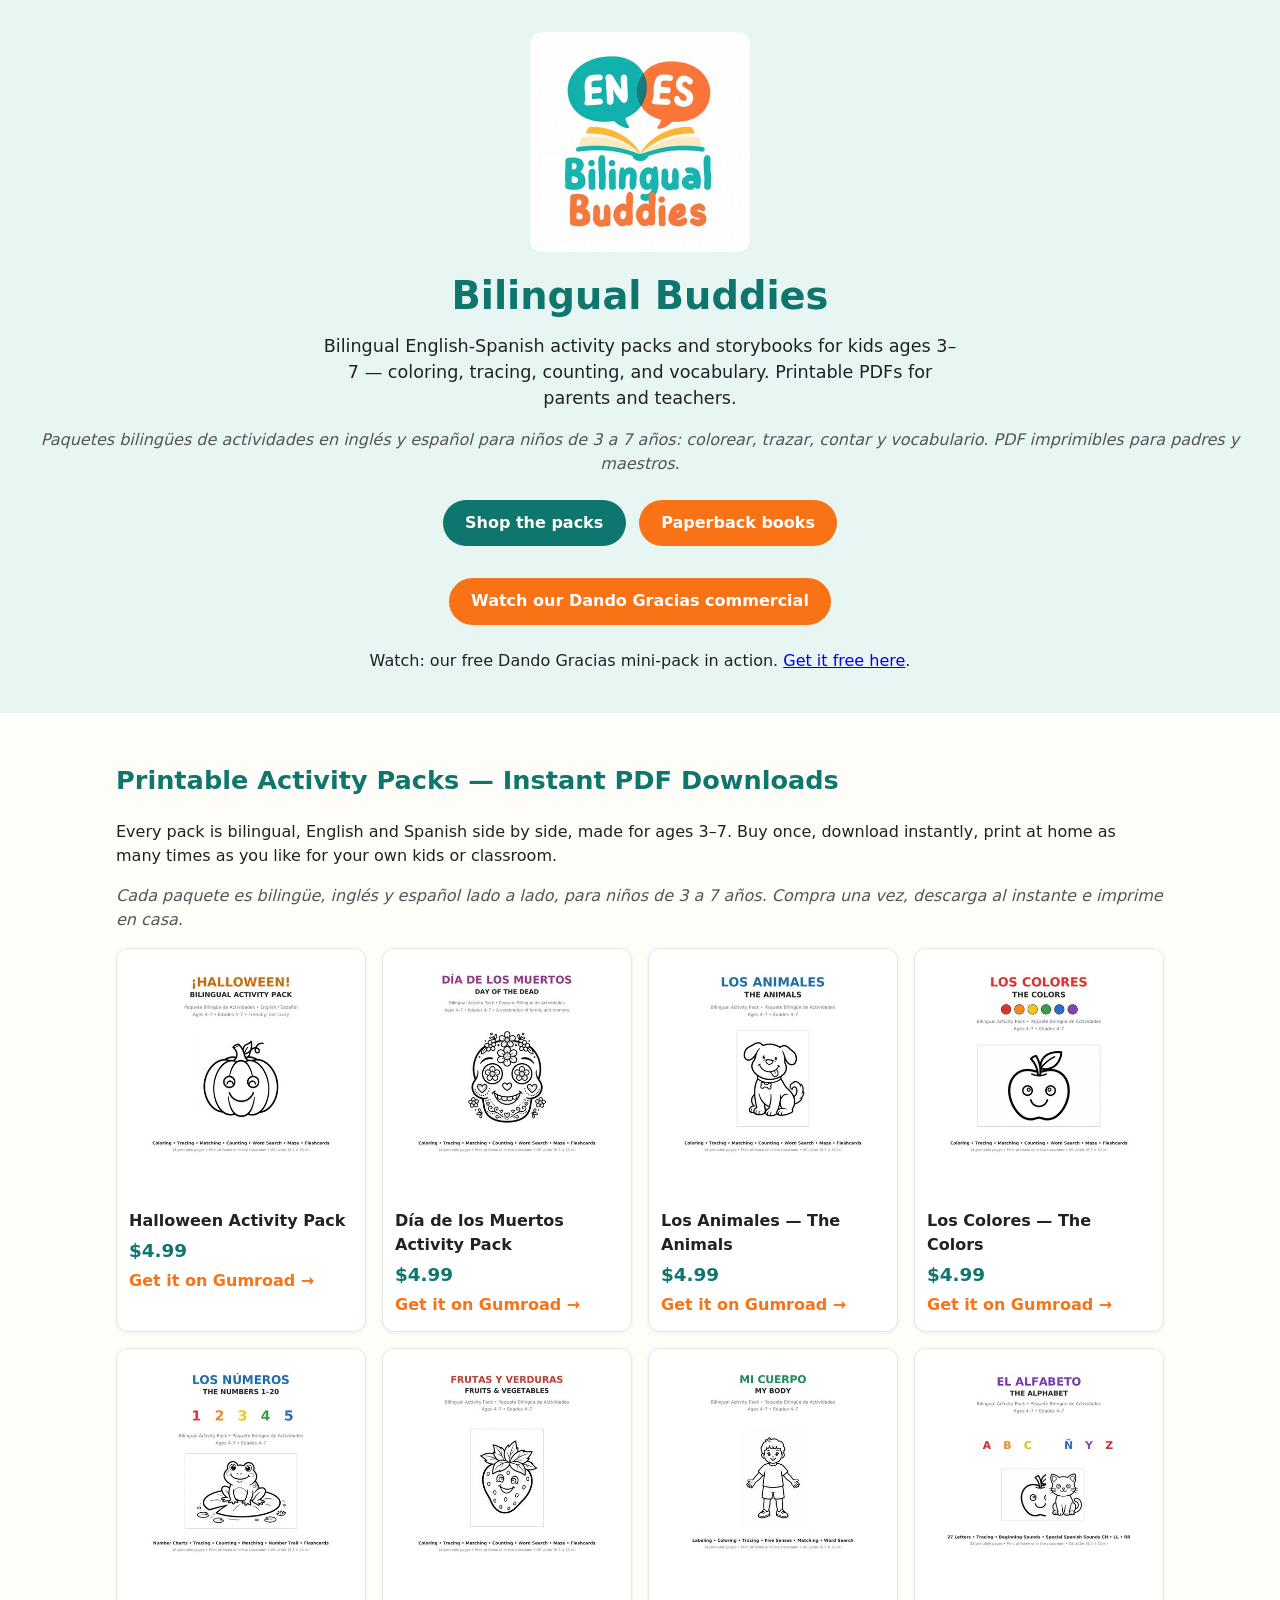
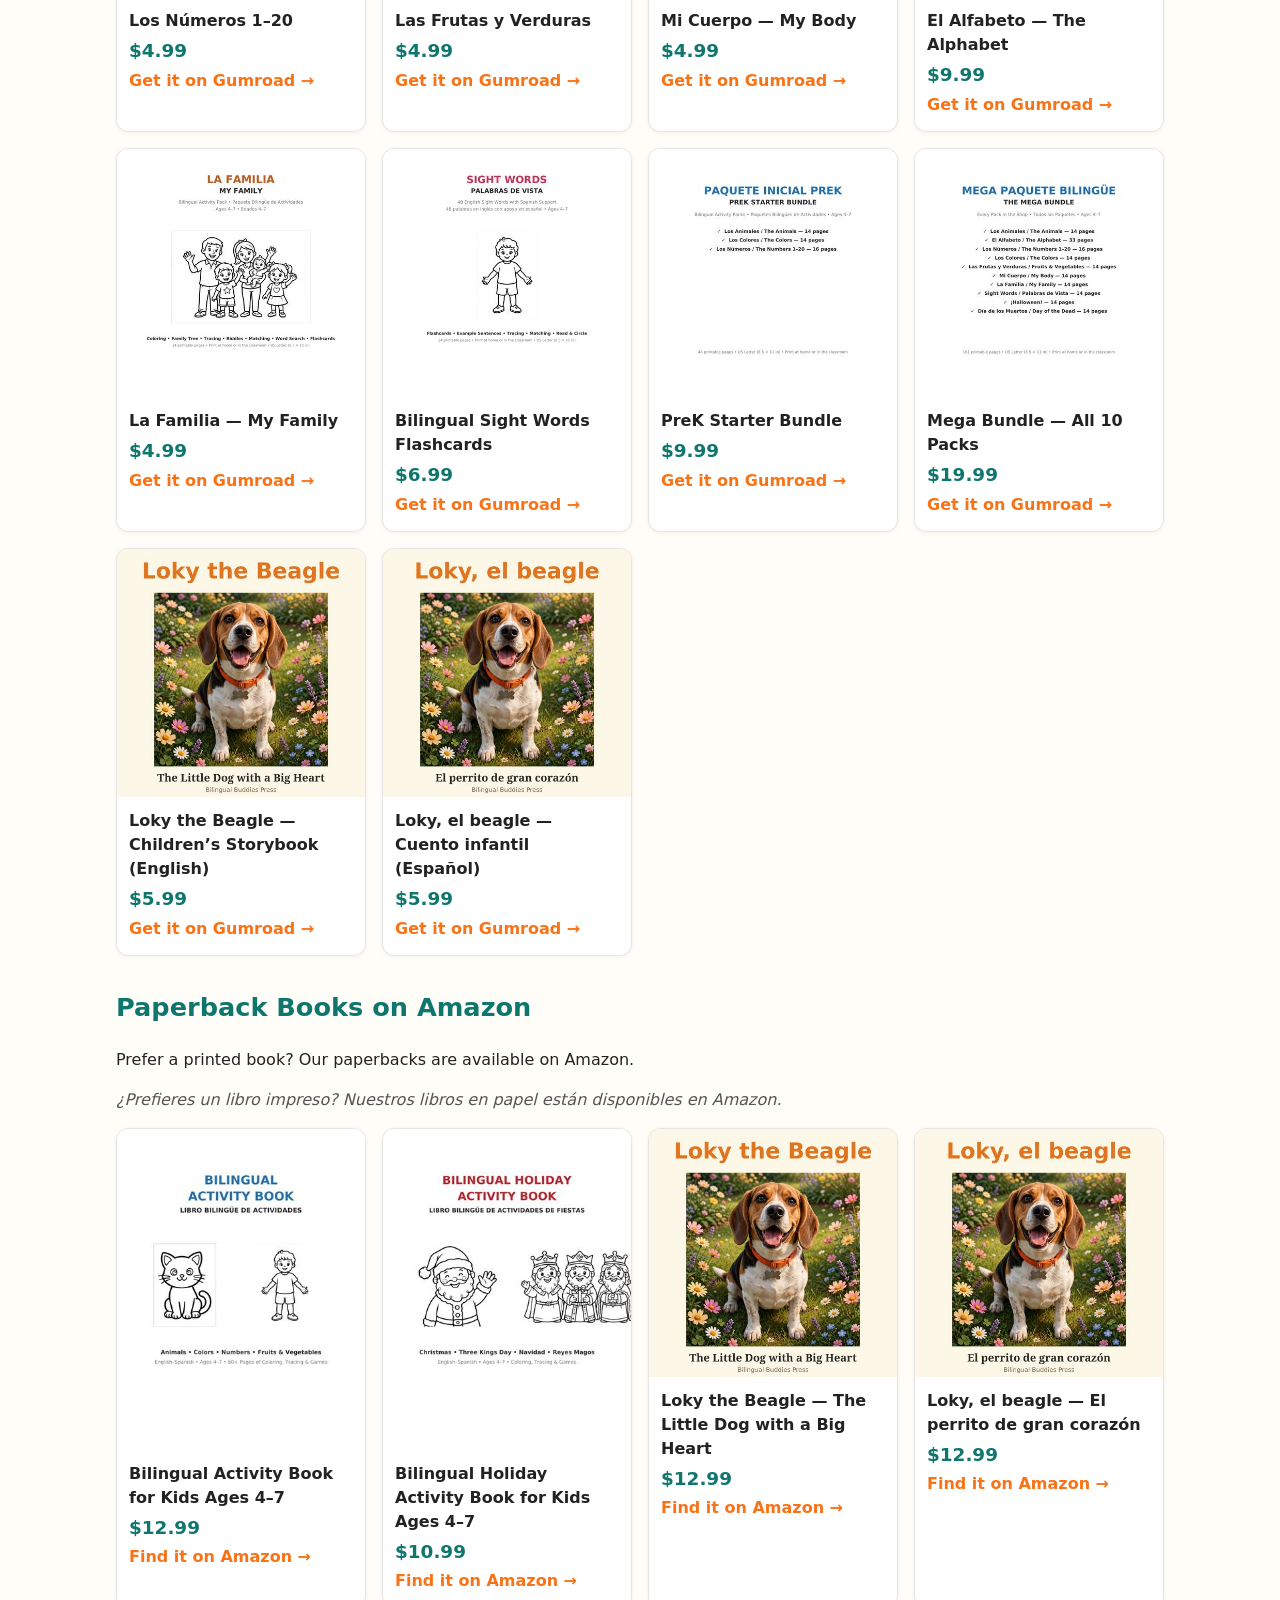
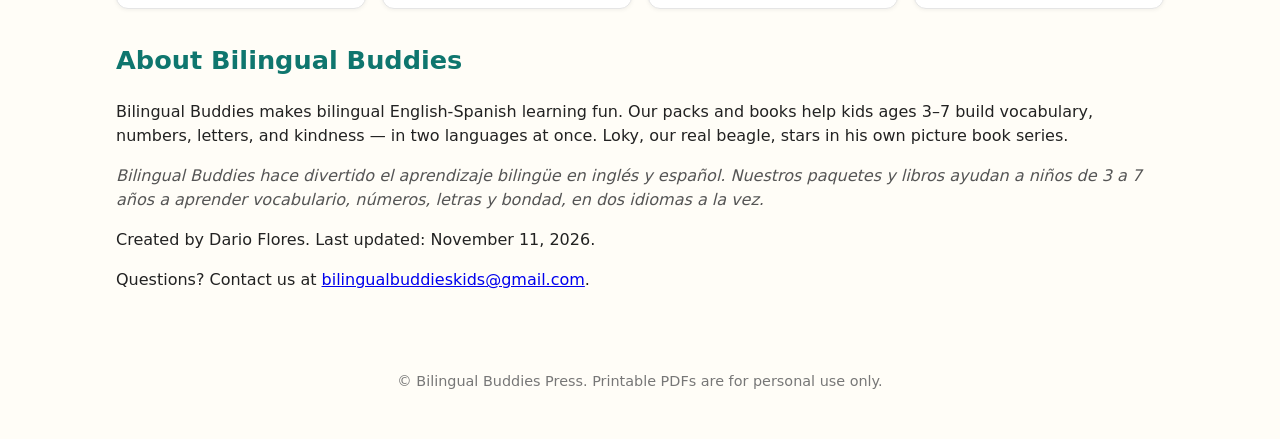
==== index.html @ c746a81e "Register the service worker" ====
<!DOCTYPE html>
<html lang="en">
<head>
<meta charset="utf-8">
<meta name="viewport" content="width=device-width, initial-scale=1">
<title>Bilingual Buddies — Bilingual English-Spanish Activity Packs &amp; Storybooks for Kids</title>
<meta name="description" content="Bilingual Buddies: printable bilingual English-Spanish activity packs, coloring, tracing, counting and vocabulary worksheets for kids ages 3-7, plus the Loky the Beagle picture books. Instant PDF downloads on Gumroad and paperbacks on Amazon.">
<link rel="stylesheet" href="styles.css">
<link rel="canonical" href="https://ndflores190.github.io/bilingualbuddies/">
  <meta property="og:title" content="Bilingual Buddies — Bilingual English-Spanish Activity Packs & Storybooks for Kids">
  <meta property="og:description" content="Bilingual Buddies: printable bilingual English-Spanish activity packs, coloring, tracing, counting and vocabulary worksheets for kids ages 3-7, plus the Loky the Beagle picture books. Instant PDF downloads on Gumroad and paperbacks on Amazon.">
  <meta property="og:type" content="website">
  <meta property="og:url" content="https://ndflores190.github.io/bilingualbuddies/">
  <meta property="og:image" content="https://ndflores190.github.io/bilingualbuddies/logo.jpg">
  <meta name="twitter:card" content="summary_large_image">
  <link rel="icon" type="image/png" href="favicon.png">
  <link rel="apple-touch-icon" href="favicon.png">
  <link rel="manifest" href="manifest.json">
  <script type="application/ld+json">
  {
      "@context": "https://schema.org",
      "@type": "Organization",
      "name": "Bilingual Buddies",
      "url": "https://ndflores190.github.io/bilingualbuddies/",
    "logo": "https://ndflores190.github.io/bilingualbuddies/logo.jpg",
      "email": "bilingualbuddieskids@gmail.com",
      "description": "Printable bilingual English-Spanish activity packs, coloring, tracing, counting and vocabulary worksheets for kids ages 3-7, plus the Loky the Beagle picture books. Instant PDF downloads on Gumroad and paperbacks on Amazon."
    }
  </script>
</head>
  <body>
<header class="hero">
  <img class="logo" src="[data-uri]" alt="Bilingual Buddies logo" width="440" height="440">
  <h1>Bilingual Buddies</h1>
  <p class="tagline">Bilingual English-Spanish activity packs and storybooks for kids ages 3–7 — coloring, tracing, counting, and vocabulary. Printable PDFs for parents and teachers.</p>
  <p class="tagline-es">Paquetes bilingües de actividades en inglés y español para niños de 3 a 7 años: colorear, trazar, contar y vocabulario. PDF imprimibles para padres y maestros.</p>
  <p><a class="button" href="#packs">Shop the packs</a> <a class="button secondary" href="#books">Paperback books</a></p>
  <p><a class="button secondary" href="https://facebook.com/reel/1532070568973437/">Watch our Dando Gracias commercial</a></p>
  <p>Watch: our free Dando Gracias mini-pack in action. <a href="https://bilingualbuddies.gumroad.com/l/dando-gracias-free-mini-pack">Get it free here</a>.</p>
</header>

<main>
  <section id="packs">
    <h2>Printable Activity Packs — Instant PDF Downloads</h2>
    <p>Every pack is bilingual, English and Spanish side by side, made for ages 3–7. Buy once, download instantly, print at home as many times as you like for your own kids or classroom.</p>
    <p class="es">Cada paquete es bilingüe, inglés y español lado a lado, para niños de 3 a 7 años. Compra una vez, descarga al instante e imprime en casa.</p>
    <div class="grid">
      <article class="card">
        <a href="https://bilingualbuddies.gumroad.com/l/bilingual-halloween-activity-pack">
          <img src="[data-uri]" alt="Halloween Activity Pack" loading="lazy" width="480" height="480">
          <h3>Halloween Activity Pack</h3>
          <p class="price">$4.99</p>
          <p class="cta">Get it on Gumroad &rarr;</p>
        </a>
      </article>
      <article class="card">
        <a href="https://bilingualbuddies.gumroad.com/l/day-of-the-dead-bilingual-activity-pack">
          <img src="[data-uri]" alt="Día de los Muertos Activity Pack" loading="lazy" width="480" height="480">
          <h3>Día de los Muertos Activity Pack</h3>
          <p class="price">$4.99</p>
          <p class="cta">Get it on Gumroad &rarr;</p>
        </a>
      </article>
      <article class="card">
        <a href="https://bilingualbuddies.gumroad.com/l/los-animales-bilingual-activity-pack">
          <img src="[data-uri]" alt="Los Animales — The Animals" loading="lazy" width="480" height="480">
          <h3>Los Animales — The Animals</h3>
          <p class="price">$4.99</p>
          <p class="cta">Get it on Gumroad &rarr;</p>
        </a>
      </article>
      <article class="card">
        <a href="https://bilingualbuddies.gumroad.com/l/los-colores-bilingual-activity-pack">
          <img src="[data-uri]" alt="Los Colores — The Colors" loading="lazy" width="480" height="480">
          <h3>Los Colores — The Colors</h3>
          <p class="price">$4.99</p>
          <p class="cta">Get it on Gumroad &rarr;</p>
        </a>
      </article>
      <article class="card">
        <a href="https://bilingualbuddies.gumroad.com/l/los-numeros-bilingual-worksheets">
          <img src="[data-uri]" alt="Los Números 1–20" loading="lazy" width="480" height="480">
          <h3>Los Números 1–20</h3>
          <p class="price">$4.99</p>
          <p class="cta">Get it on Gumroad &rarr;</p>
        </a>
      </article>
      <article class="card">
        <a href="https://bilingualbuddies.gumroad.com/l/las-frutas-y-verduras-bilingual-pack">
          <img src="[data-uri]" alt="Las Frutas y Verduras" loading="lazy" width="480" height="480">
          <h3>Las Frutas y Verduras</h3>
          <p class="price">$4.99</p>
          <p class="cta">Get it on Gumroad &rarr;</p>
        </a>
      </article>
      <article class="card">
        <a href="https://bilingualbuddies.gumroad.com/l/mi-cuerpo-bilingual-worksheets">
          <img src="[data-uri]" alt="Mi Cuerpo — My Body" loading="lazy" width="480" height="480">
          <h3>Mi Cuerpo — My Body</h3>
          <p class="price">$4.99</p>
          <p class="cta">Get it on Gumroad &rarr;</p>
        </a>
      </article>
      <article class="card">
        <a href="https://bilingualbuddies.gumroad.com/l/el-alfabeto-bilingual-alphabet-pack">
          <img src="[data-uri]" alt="El Alfabeto — The Alphabet" loading="lazy" width="480" height="480">
          <h3>El Alfabeto — The Alphabet</h3>
          <p class="price">$9.99</p>
          <p class="cta">Get it on Gumroad &rarr;</p>
        </a>
      </article>
      <article class="card">
        <a href="https://bilingualbuddies.gumroad.com/l/la-familia-bilingual-worksheets">
          <img src="[data-uri]" alt="La Familia — My Family" loading="lazy" width="480" height="480">
          <h3>La Familia — My Family</h3>
          <p class="price">$4.99</p>
          <p class="cta">Get it on Gumroad &rarr;</p>
        </a>
      </article>
      <article class="card">
        <a href="https://bilingualbuddies.gumroad.com/l/bilingual-sight-words-flashcards">
          <img src="[data-uri]" alt="Bilingual Sight Words Flashcards" loading="lazy" width="480" height="480">
          <h3>Bilingual Sight Words Flashcards</h3>
          <p class="price">$6.99</p>
          <p class="cta">Get it on Gumroad &rarr;</p>
        </a>
      </article>
      <article class="card">
        <a href="https://bilingualbuddies.gumroad.com/l/bilingual-prek-starter-bundle">
          <img src="[data-uri]" alt="PreK Starter Bundle" loading="lazy" width="480" height="480">
          <h3>PreK Starter Bundle</h3>
          <p class="price">$9.99</p>
          <p class="cta">Get it on Gumroad &rarr;</p>
        </a>
      </article>
      <article class="card">
        <a href="https://bilingualbuddies.gumroad.com/l/bilingual-worksheets-mega-bundle">
          <img src="[data-uri]" alt="Mega Bundle — All 10 Packs" loading="lazy" width="480" height="480">
          <h3>Mega Bundle — All 10 Packs</h3>
          <p class="price">$19.99</p>
          <p class="cta">Get it on Gumroad &rarr;</p>
        </a>
      </article>
      <article class="card">
        <a href="https://bilingualbuddies.gumroad.com/l/loky-the-beagle-storybook-english">
          <img src="[data-uri]" alt="Loky the Beagle — Children’s Storybook (English)" loading="lazy" width="480" height="480">
          <h3>Loky the Beagle — Children’s Storybook (English)</h3>
          <p class="price">$5.99</p>
          <p class="cta">Get it on Gumroad &rarr;</p>
        </a>
      </article>
      <article class="card">
        <a href="https://bilingualbuddies.gumroad.com/l/loky-el-beagle-cuento-espanol">
          <img src="[data-uri]" alt="Loky, el beagle — Cuento infantil (Español)" loading="lazy" width="480" height="480">
          <h3>Loky, el beagle — Cuento infantil (Español)</h3>
          <p class="price">$5.99</p>
          <p class="cta">Get it on Gumroad &rarr;</p>
        </a>
      </article>
    </div>
  </section>

  <section id="books">
    <h2>Paperback Books on Amazon</h2>
    <p>Prefer a printed book? Our paperbacks are available on Amazon.</p>
    <p class="es">¿Prefieres un libro impreso? Nuestros libros en papel están disponibles en Amazon.</p>
    <div class="grid">
      <article class="card">
        <a href="https://www.amazon.com/s?k=Bilingual%20Activity%20Book%20for%20Kids%20Ages%204%E2%80%937">
          <img src="[data-uri]" alt="Bilingual Activity Book for Kids Ages 4-7 cover" loading="lazy" width="480" height="480">
          <h3>Bilingual Activity Book for Kids Ages 4–7</h3>
          <p class="price">$12.99</p>
          <p class="cta">Find it on Amazon &rarr;</p>
        </a>
      </article>
      <article class="card">
        <a href="https://www.amazon.com/s?k=Bilingual%20Holiday%20Activity%20Book%20for%20Kids%20Ages%204%E2%80%937">
          <img src="[data-uri]" alt="Bilingual Holiday Activity Book for Kids Ages 4-7 cover" loading="lazy" width="480" height="480">
          <h3>Bilingual Holiday Activity Book for Kids Ages 4–7</h3>
          <p class="price">$10.99</p>
          <p class="cta">Find it on Amazon &rarr;</p>
        </a>
      </article>
      <article class="card">
        <a href="https://www.amazon.com/s?k=Loky%20the%20Beagle">
        <img src="[data-uri]" alt="Loky the Beagle cover" loading="lazy" width="480" height="480">
        <h3>Loky the Beagle — The Little Dog with a Big Heart</h3>
        <p class="price">$12.99</p>
        <p class="cta">Find it on Amazon &rarr;</p>
        </a>
      </article>
      <article class="card">
        <a href="https://www.amazon.com/s?k=Loky%2C%20el%20beagle">
          <img src="[data-uri]" alt="Loky, el beagle cover" loading="lazy" width="480" height="480">
          <h3>Loky, el beagle — El perrito de gran corazón</h3>
          <p class="price">$12.99</p>
          <p class="cta">Find it on Amazon &rarr;</p>
        </a>
      </article>
    </div>
  </section>

  <section id="about">
    <h2>About Bilingual Buddies</h2>
    <p>Bilingual Buddies makes bilingual English-Spanish learning fun. Our packs and books help kids ages 3–7 build vocabulary, numbers, letters, and kindness — in two languages at once. Loky, our real beagle, stars in his own picture book series.</p>
    <p class="es">Bilingual Buddies hace divertido el aprendizaje bilingüe en inglés y español. Nuestros paquetes y libros ayudan a niños de 3 a 7 años a aprender vocabulario, números, letras y bondad, en dos idiomas a la vez.</p>
    <p>Created by Dario Flores. Last updated: November 11, 2026.</p>
    <p>Questions? Contact us at <a href="mailto:bilingualbuddieskids@gmail.com">bilingualbuddieskids@gmail.com</a>.</p>
  </section>
</main>

<footer>
  <p>&copy; Bilingual Buddies Press. Printable PDFs are for personal use only.</p>
</footer>
<script>
  if ('serviceWorker' in navigator) {
    navigator.serviceWorker.register('sw.js');
  }
</script>
  </body>
</html>
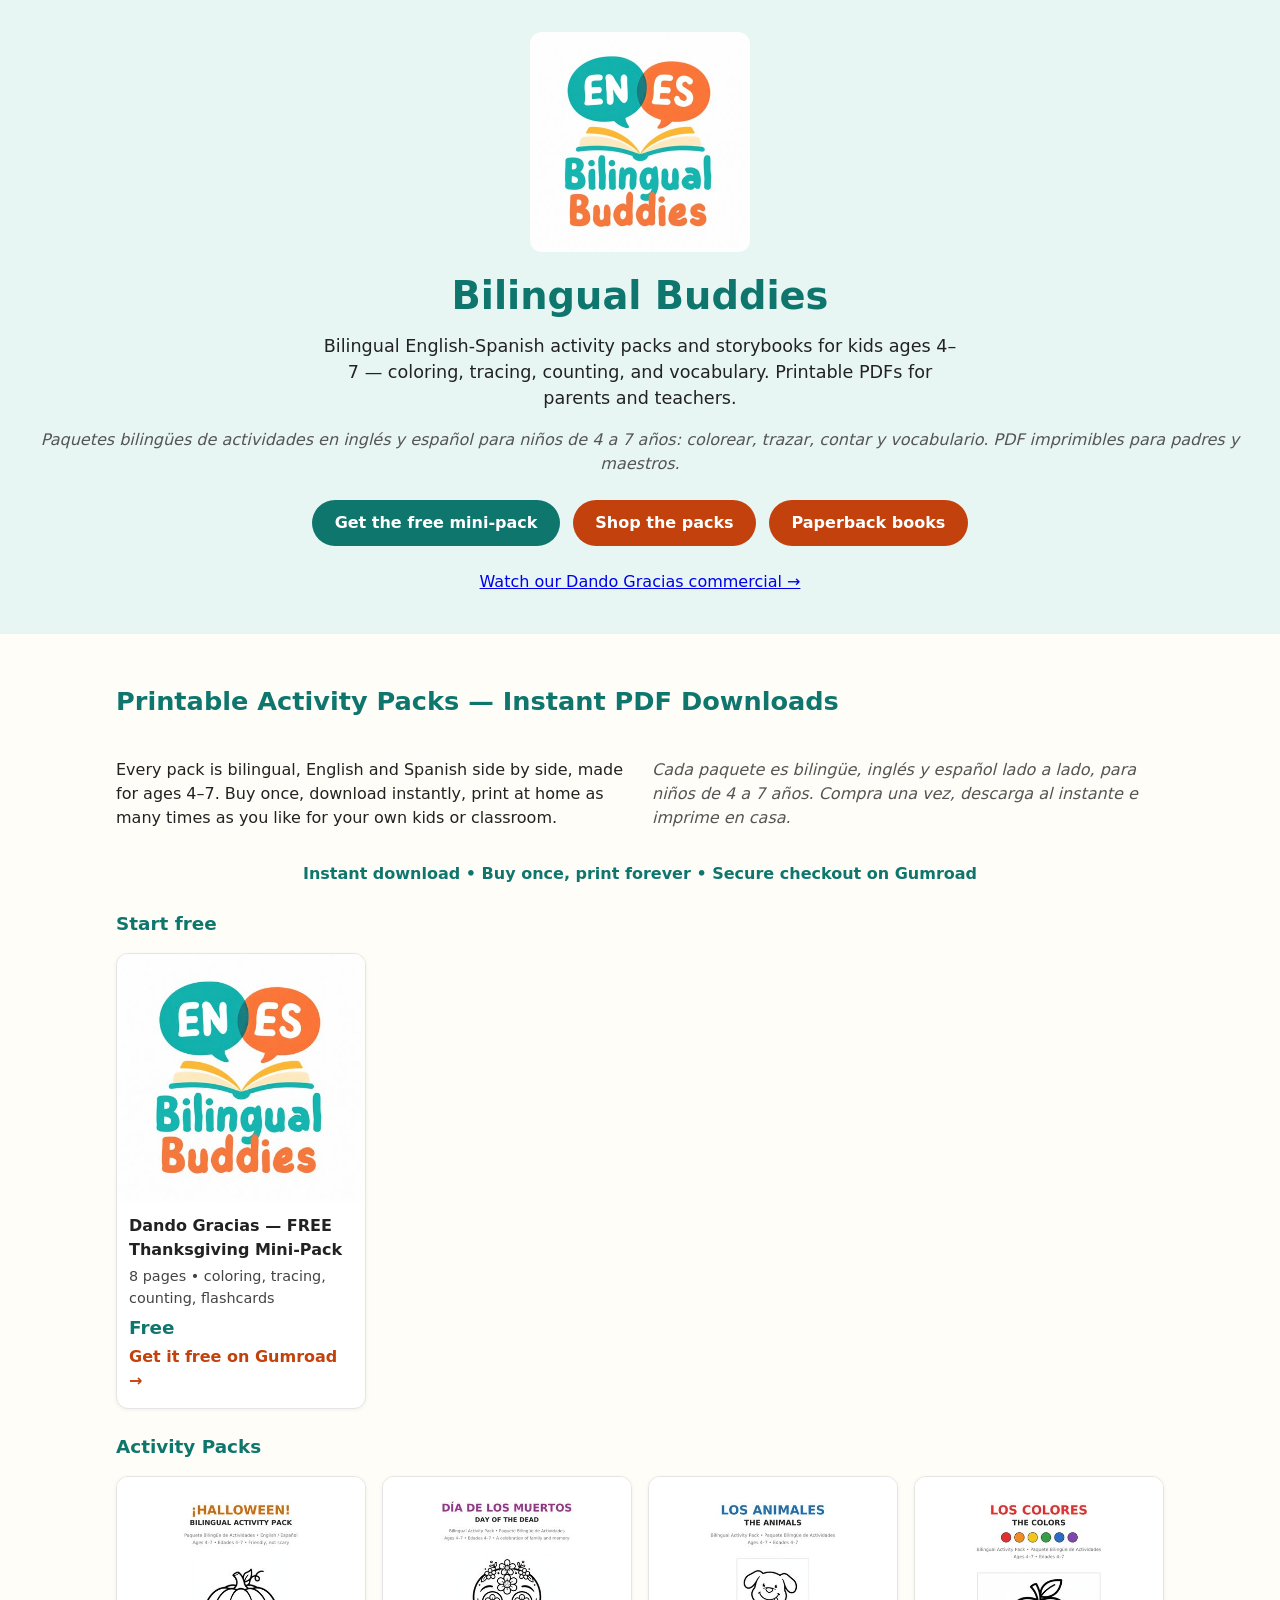
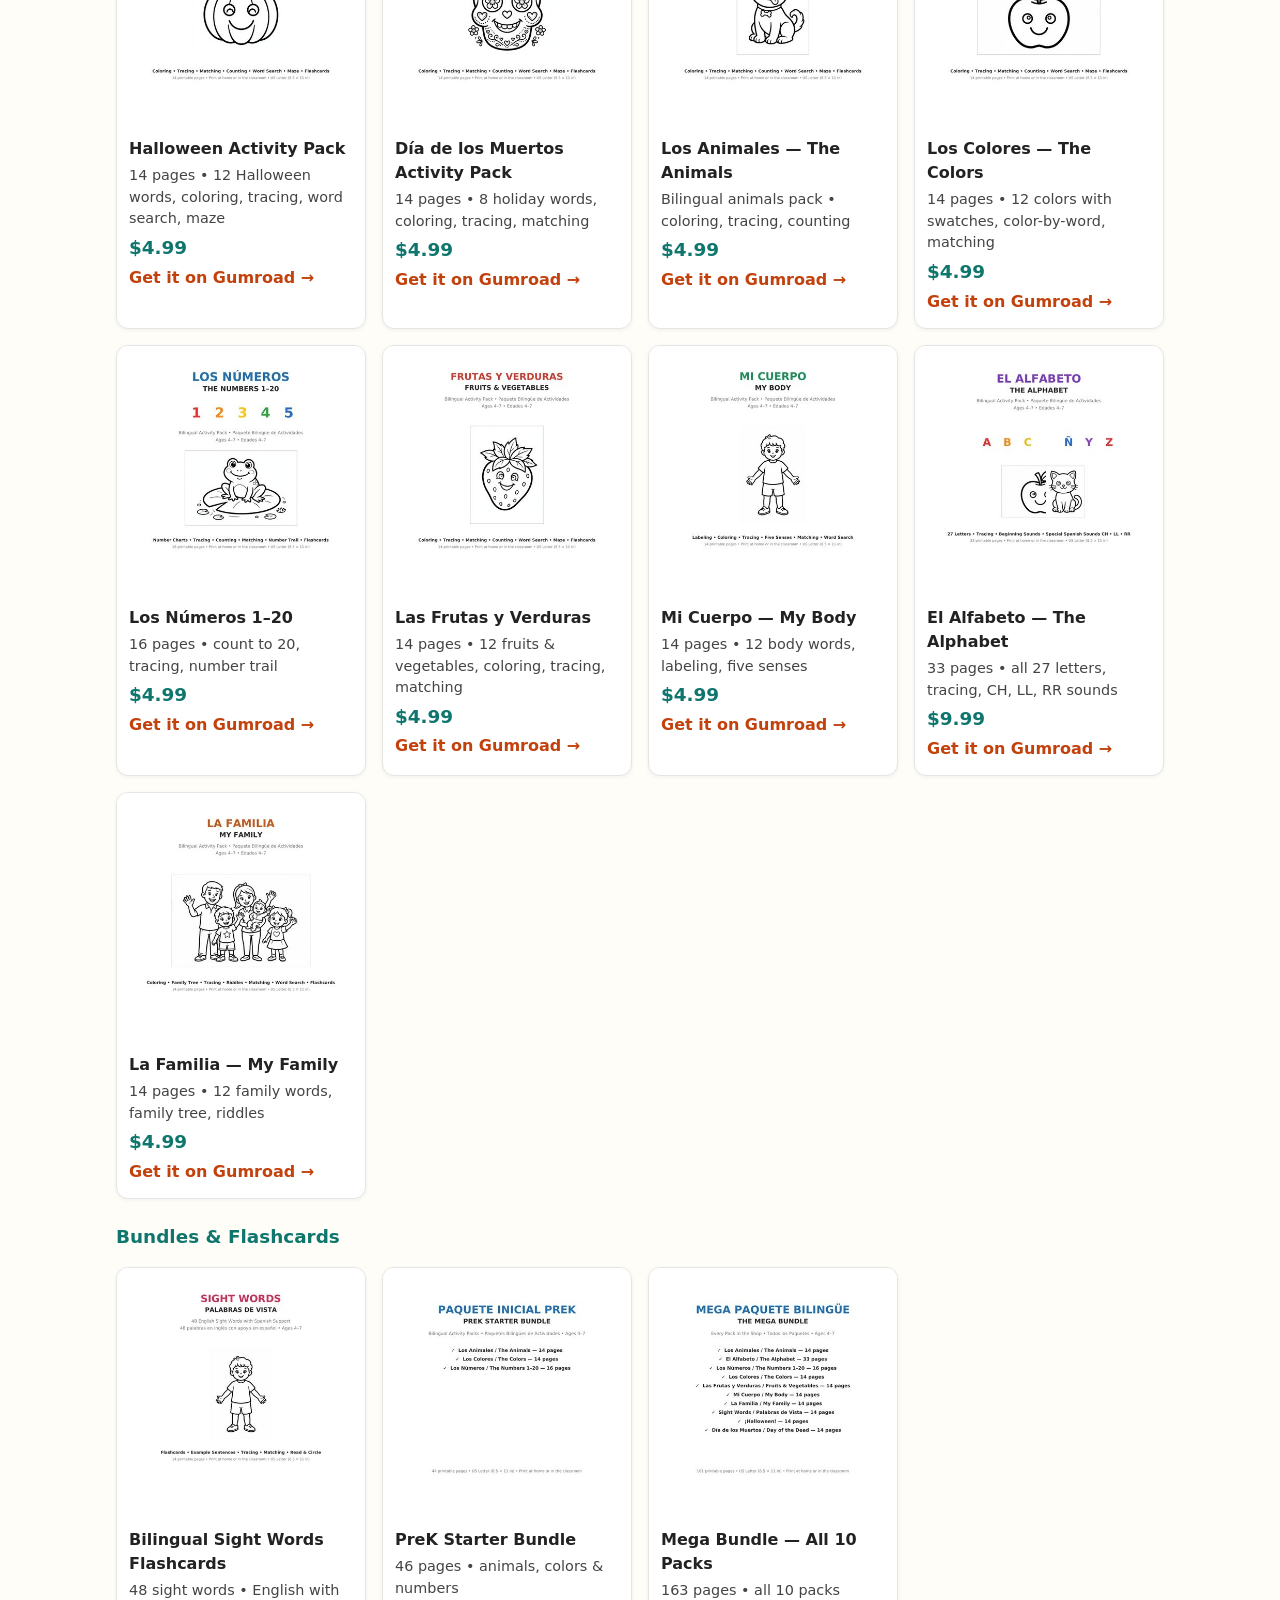
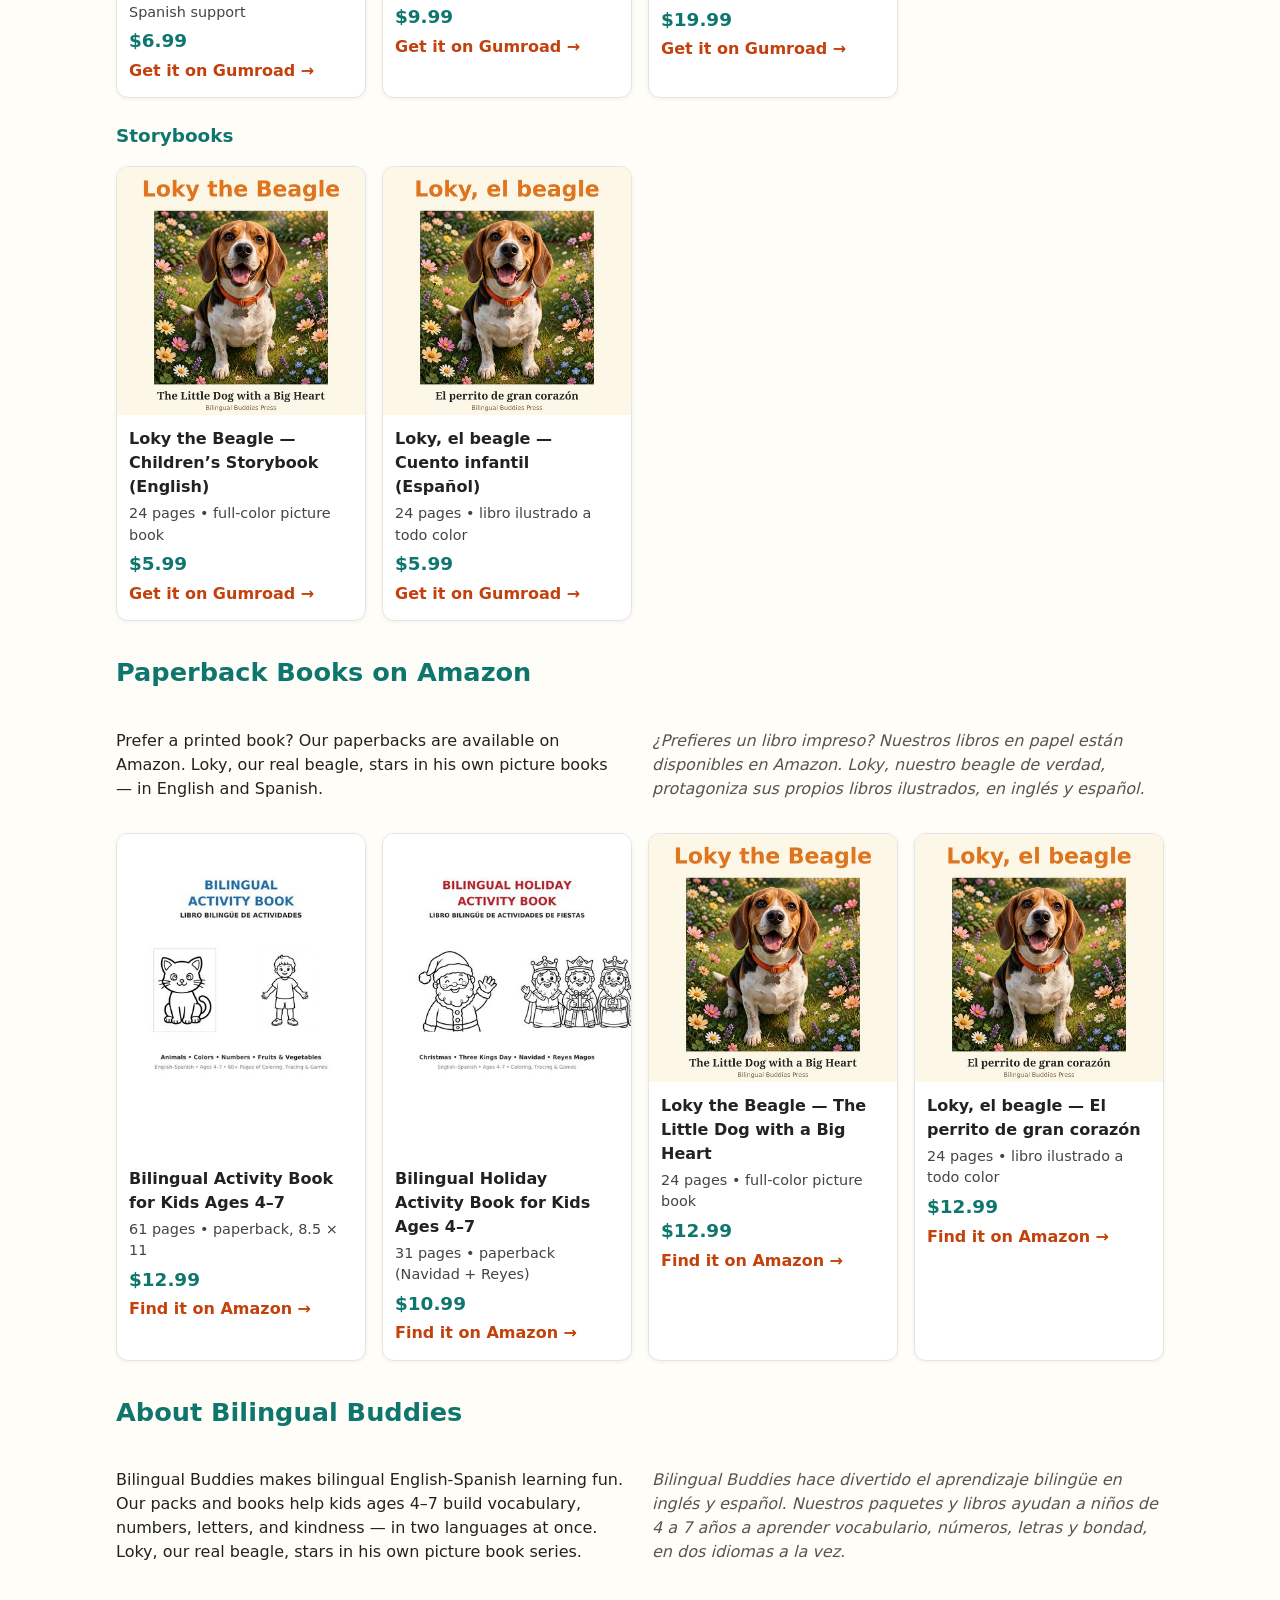
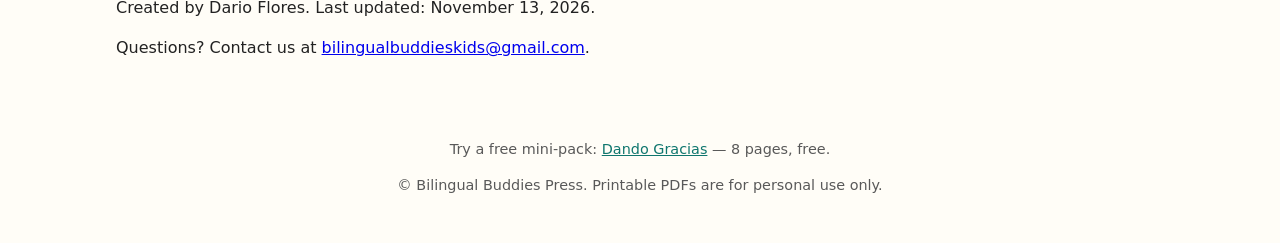
==== commit 1594685d: "Landing page cleanup: free-pack hero, card details, contrast fixes, ages 4-7" ====
--- a/index.html
+++ b/index.html
@@ -4,14 +4,17 @@
 <meta charset="utf-8">
 <meta name="viewport" content="width=device-width, initial-scale=1">
 <title>Bilingual Buddies — Bilingual English-Spanish Activity Packs &amp; Storybooks for Kids</title>
-<meta name="description" content="Bilingual Buddies: printable bilingual English-Spanish activity packs, coloring, tracing, counting and vocabulary worksheets for kids ages 3-7, plus the Loky the Beagle picture books. Instant PDF downloads on Gumroad and paperbacks on Amazon.">
+<meta name="description" content="Bilingual Buddies: printable bilingual English-Spanish activity packs, coloring, tracing, counting and vocabulary worksheets for kids ages 4-7, plus the Loky the Beagle picture books. Instant PDF downloads on Gumroad and paperbacks on Amazon.">
 <link rel="stylesheet" href="styles.css">
 <link rel="canonical" href="https://ndflores190.github.io/bilingualbuddies/">
   <meta property="og:title" content="Bilingual Buddies — Bilingual English-Spanish Activity Packs & Storybooks for Kids">
-  <meta property="og:description" content="Bilingual Buddies: printable bilingual English-Spanish activity packs, coloring, tracing, counting and vocabulary worksheets for kids ages 3-7, plus the Loky the Beagle picture books. Instant PDF downloads on Gumroad and paperbacks on Amazon.">
+  <meta property="og:description" content="Bilingual Buddies: printable bilingual English-Spanish activity packs, coloring, tracing, counting and vocabulary worksheets for kids ages 4-7, plus the Loky the Beagle picture books. Instant PDF downloads on Gumroad and paperbacks on Amazon.">
   <meta property="og:type" content="website">
   <meta property="og:url" content="https://ndflores190.github.io/bilingualbuddies/">
-  <meta property="og:image" content="https://ndflores190.github.io/bilingualbuddies/logo.jpg">
+  <meta property="og:image" content="https://ndflores190.github.io/bilingualbuddies/og-image.jpg">
+  <meta property="og:image:width" content="1200">
+  <meta property="og:image:height" content="630">
+  <meta name="twitter:image" content="https://ndflores190.github.io/bilingualbuddies/og-image.jpg">
   <meta name="twitter:card" content="summary_large_image">
   <link rel="icon" type="image/png" href="favicon.png">
   <link rel="apple-touch-icon" href="favicon.png">
@@ -24,7 +27,7 @@
       "url": "https://ndflores190.github.io/bilingualbuddies/",
     "logo": "https://ndflores190.github.io/bilingualbuddies/logo.jpg",
       "email": "bilingualbuddieskids@gmail.com",
-      "description": "Printable bilingual English-Spanish activity packs, coloring, tracing, counting and vocabulary worksheets for kids ages 3-7, plus the Loky the Beagle picture books. Instant PDF downloads on Gumroad and paperbacks on Amazon."
+      "description": "Printable bilingual English-Spanish activity packs, coloring, tracing, counting and vocabulary worksheets for kids ages 4-7, plus the Loky the Beagle picture books. Instant PDF downloads on Gumroad and paperbacks on Amazon."
     }
   </script>
 </head>
@@ -32,127 +35,162 @@
 <header class="hero">
   <img class="logo" src="[data-uri]" alt="Bilingual Buddies logo" width="440" height="440">
   <h1>Bilingual Buddies</h1>
-  <p class="tagline">Bilingual English-Spanish activity packs and storybooks for kids ages 3–7 — coloring, tracing, counting, and vocabulary. Printable PDFs for parents and teachers.</p>
-  <p class="tagline-es">Paquetes bilingües de actividades en inglés y español para niños de 3 a 7 años: colorear, trazar, contar y vocabulario. PDF imprimibles para padres y maestros.</p>
-  <p><a class="button" href="#packs">Shop the packs</a> <a class="button secondary" href="#books">Paperback books</a></p>
-  <p><a class="button secondary" href="https://facebook.com/reel/1532070568973437/">Watch our Dando Gracias commercial</a></p>
-  <p>Watch: our free Dando Gracias mini-pack in action. <a href="https://bilingualbuddies.gumroad.com/l/dando-gracias-free-mini-pack">Get it free here</a>.</p>
+  <p class="tagline">Bilingual English-Spanish activity packs and storybooks for kids ages 4–7 — coloring, tracing, counting, and vocabulary. Printable PDFs for parents and teachers.</p>
+  <p class="tagline-es">Paquetes bilingües de actividades en inglés y español para niños de 4 a 7 años: colorear, trazar, contar y vocabulario. PDF imprimibles para padres y maestros.</p>
+  <p><a class="button" href="https://bilingualbuddies.gumroad.com/l/dando-gracias-free-mini-pack" target="_blank" rel="noopener">Get the free mini-pack</a> <a class="button secondary" href="#packs">Shop the packs</a> <a class="button secondary" href="#books">Paperback books</a></p>
+  <p><a href="https://facebook.com/reel/1532070568973437/" target="_blank" rel="noopener">Watch our Dando Gracias commercial &rarr;</a></p>
 </header>
 
 <main>
   <section id="packs">
     <h2>Printable Activity Packs — Instant PDF Downloads</h2>
-    <p>Every pack is bilingual, English and Spanish side by side, made for ages 3–7. Buy once, download instantly, print at home as many times as you like for your own kids or classroom.</p>
-    <p class="es">Cada paquete es bilingüe, inglés y español lado a lado, para niños de 3 a 7 años. Compra una vez, descarga al instante e imprime en casa.</p>
-    <div class="grid">
-      <article class="card">
-        <a href="https://bilingualbuddies.gumroad.com/l/bilingual-halloween-activity-pack">
+    <div class="bilingual">
+    <p>Every pack is bilingual, English and Spanish side by side, made for ages 4–7. Buy once, download instantly, print at home as many times as you like for your own kids or classroom.</p>
+    <p class="es">Cada paquete es bilingüe, inglés y español lado a lado, para niños de 4 a 7 años. Compra una vez, descarga al instante e imprime en casa.</p>
+    </div>
+    <p class="trust">Instant download • Buy once, print forever • Secure checkout on Gumroad</p>
+    <h3 class="grid-subhead">Start free</h3>
+    <div class="grid">
+      <article class="card">
+        <a href="https://bilingualbuddies.gumroad.com/l/dando-gracias-free-mini-pack" target="_blank" rel="noopener">
+          <img src="logo.jpg" alt="Dando Gracias — FREE Thanksgiving Mini-Pack" loading="lazy" width="440" height="440">
+          <h3>Dando Gracias — FREE Thanksgiving Mini-Pack</h3>
+          <p class="detail">8 pages • coloring, tracing, counting, flashcards</p>
+          <p class="price">Free</p>
+          <p class="cta">Get it free on Gumroad &rarr;</p>
+        </a>
+      </article>
+    </div>
+    <h3 class="grid-subhead">Activity Packs</h3>
+    <div class="grid">
+      <article class="card">
+        <a href="https://bilingualbuddies.gumroad.com/l/bilingual-halloween-activity-pack" target="_blank" rel="noopener">
           <img src="[data-uri]" alt="Halloween Activity Pack" loading="lazy" width="480" height="480">
           <h3>Halloween Activity Pack</h3>
-          <p class="price">$4.99</p>
-          <p class="cta">Get it on Gumroad &rarr;</p>
-        </a>
-      </article>
-      <article class="card">
-        <a href="https://bilingualbuddies.gumroad.com/l/day-of-the-dead-bilingual-activity-pack">
+          <p class="detail">14 pages • 12 Halloween words, coloring, tracing, word search, maze</p>
+          <p class="price">$4.99</p>
+          <p class="cta">Get it on Gumroad &rarr;</p>
+        </a>
+      </article>
+      <article class="card">
+        <a href="https://bilingualbuddies.gumroad.com/l/day-of-the-dead-bilingual-activity-pack" target="_blank" rel="noopener">
           <img src="[data-uri]" alt="Día de los Muertos Activity Pack" loading="lazy" width="480" height="480">
           <h3>Día de los Muertos Activity Pack</h3>
-          <p class="price">$4.99</p>
-          <p class="cta">Get it on Gumroad &rarr;</p>
-        </a>
-      </article>
-      <article class="card">
-        <a href="https://bilingualbuddies.gumroad.com/l/los-animales-bilingual-activity-pack">
+          <p class="detail">14 pages • 8 holiday words, coloring, tracing, matching</p>
+          <p class="price">$4.99</p>
+          <p class="cta">Get it on Gumroad &rarr;</p>
+        </a>
+      </article>
+      <article class="card">
+        <a href="https://bilingualbuddies.gumroad.com/l/los-animales-bilingual-activity-pack" target="_blank" rel="noopener">
           <img src="[data-uri]" alt="Los Animales — The Animals" loading="lazy" width="480" height="480">
           <h3>Los Animales — The Animals</h3>
-          <p class="price">$4.99</p>
-          <p class="cta">Get it on Gumroad &rarr;</p>
-        </a>
-      </article>
-      <article class="card">
-        <a href="https://bilingualbuddies.gumroad.com/l/los-colores-bilingual-activity-pack">
+          <p class="detail">Bilingual animals pack • coloring, tracing, counting</p>
+          <p class="price">$4.99</p>
+          <p class="cta">Get it on Gumroad &rarr;</p>
+        </a>
+      </article>
+      <article class="card">
+        <a href="https://bilingualbuddies.gumroad.com/l/los-colores-bilingual-activity-pack" target="_blank" rel="noopener">
           <img src="[data-uri]" alt="Los Colores — The Colors" loading="lazy" width="480" height="480">
           <h3>Los Colores — The Colors</h3>
-          <p class="price">$4.99</p>
-          <p class="cta">Get it on Gumroad &rarr;</p>
-        </a>
-      </article>
-      <article class="card">
-        <a href="https://bilingualbuddies.gumroad.com/l/los-numeros-bilingual-worksheets">
+          <p class="detail">14 pages • 12 colors with swatches, color-by-word, matching</p>
+          <p class="price">$4.99</p>
+          <p class="cta">Get it on Gumroad &rarr;</p>
+        </a>
+      </article>
+      <article class="card">
+        <a href="https://bilingualbuddies.gumroad.com/l/los-numeros-bilingual-worksheets" target="_blank" rel="noopener">
           <img src="[data-uri]" alt="Los Números 1–20" loading="lazy" width="480" height="480">
           <h3>Los Números 1–20</h3>
-          <p class="price">$4.99</p>
-          <p class="cta">Get it on Gumroad &rarr;</p>
-        </a>
-      </article>
-      <article class="card">
-        <a href="https://bilingualbuddies.gumroad.com/l/las-frutas-y-verduras-bilingual-pack">
+          <p class="detail">16 pages • count to 20, tracing, number trail</p>
+          <p class="price">$4.99</p>
+          <p class="cta">Get it on Gumroad &rarr;</p>
+        </a>
+      </article>
+      <article class="card">
+        <a href="https://bilingualbuddies.gumroad.com/l/las-frutas-y-verduras-bilingual-pack" target="_blank" rel="noopener">
           <img src="[data-uri]" alt="Las Frutas y Verduras" loading="lazy" width="480" height="480">
           <h3>Las Frutas y Verduras</h3>
-          <p class="price">$4.99</p>
-          <p class="cta">Get it on Gumroad &rarr;</p>
-        </a>
-      </article>
-      <article class="card">
-        <a href="https://bilingualbuddies.gumroad.com/l/mi-cuerpo-bilingual-worksheets">
+          <p class="detail">14 pages • 12 fruits & vegetables, coloring, tracing, matching</p>
+          <p class="price">$4.99</p>
+          <p class="cta">Get it on Gumroad &rarr;</p>
+        </a>
+      </article>
+      <article class="card">
+        <a href="https://bilingualbuddies.gumroad.com/l/mi-cuerpo-bilingual-worksheets" target="_blank" rel="noopener">
           <img src="[data-uri]" alt="Mi Cuerpo — My Body" loading="lazy" width="480" height="480">
           <h3>Mi Cuerpo — My Body</h3>
-          <p class="price">$4.99</p>
-          <p class="cta">Get it on Gumroad &rarr;</p>
-        </a>
-      </article>
-      <article class="card">
-        <a href="https://bilingualbuddies.gumroad.com/l/el-alfabeto-bilingual-alphabet-pack">
+          <p class="detail">14 pages • 12 body words, labeling, five senses</p>
+          <p class="price">$4.99</p>
+          <p class="cta">Get it on Gumroad &rarr;</p>
+        </a>
+      </article>
+      <article class="card">
+        <a href="https://bilingualbuddies.gumroad.com/l/el-alfabeto-bilingual-alphabet-pack" target="_blank" rel="noopener">
           <img src="[data-uri]" alt="El Alfabeto — The Alphabet" loading="lazy" width="480" height="480">
           <h3>El Alfabeto — The Alphabet</h3>
+          <p class="detail">33 pages • all 27 letters, tracing, CH, LL, RR sounds</p>
           <p class="price">$9.99</p>
           <p class="cta">Get it on Gumroad &rarr;</p>
         </a>
       </article>
       <article class="card">
-        <a href="https://bilingualbuddies.gumroad.com/l/la-familia-bilingual-worksheets">
+        <a href="https://bilingualbuddies.gumroad.com/l/la-familia-bilingual-worksheets" target="_blank" rel="noopener">
           <img src="[data-uri]" alt="La Familia — My Family" loading="lazy" width="480" height="480">
           <h3>La Familia — My Family</h3>
-          <p class="price">$4.99</p>
-          <p class="cta">Get it on Gumroad &rarr;</p>
-        </a>
-      </article>
-      <article class="card">
-        <a href="https://bilingualbuddies.gumroad.com/l/bilingual-sight-words-flashcards">
+          <p class="detail">14 pages • 12 family words, family tree, riddles</p>
+          <p class="price">$4.99</p>
+          <p class="cta">Get it on Gumroad &rarr;</p>
+        </a>
+      </article>
+    </div>
+    <h3 class="grid-subhead">Bundles & Flashcards</h3>
+    <div class="grid">
+      <article class="card">
+        <a href="https://bilingualbuddies.gumroad.com/l/bilingual-sight-words-flashcards" target="_blank" rel="noopener">
           <img src="[data-uri]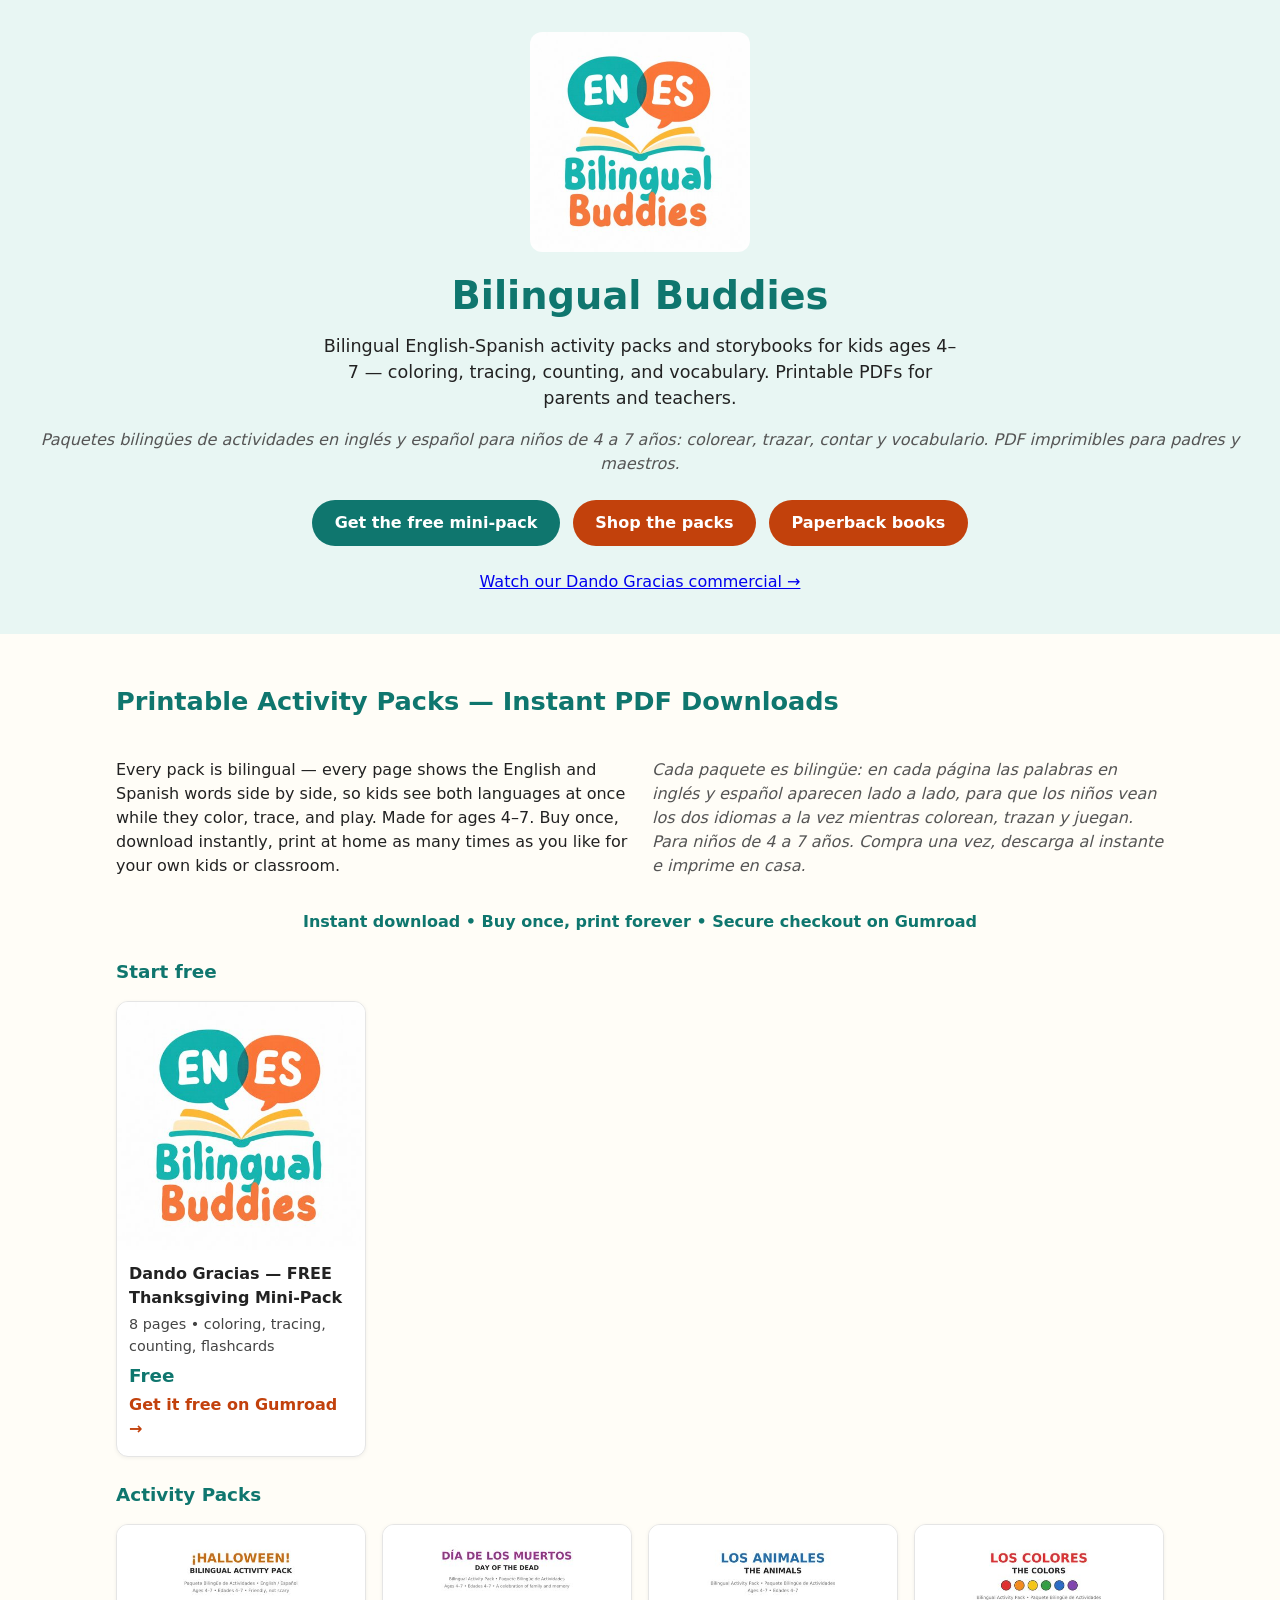
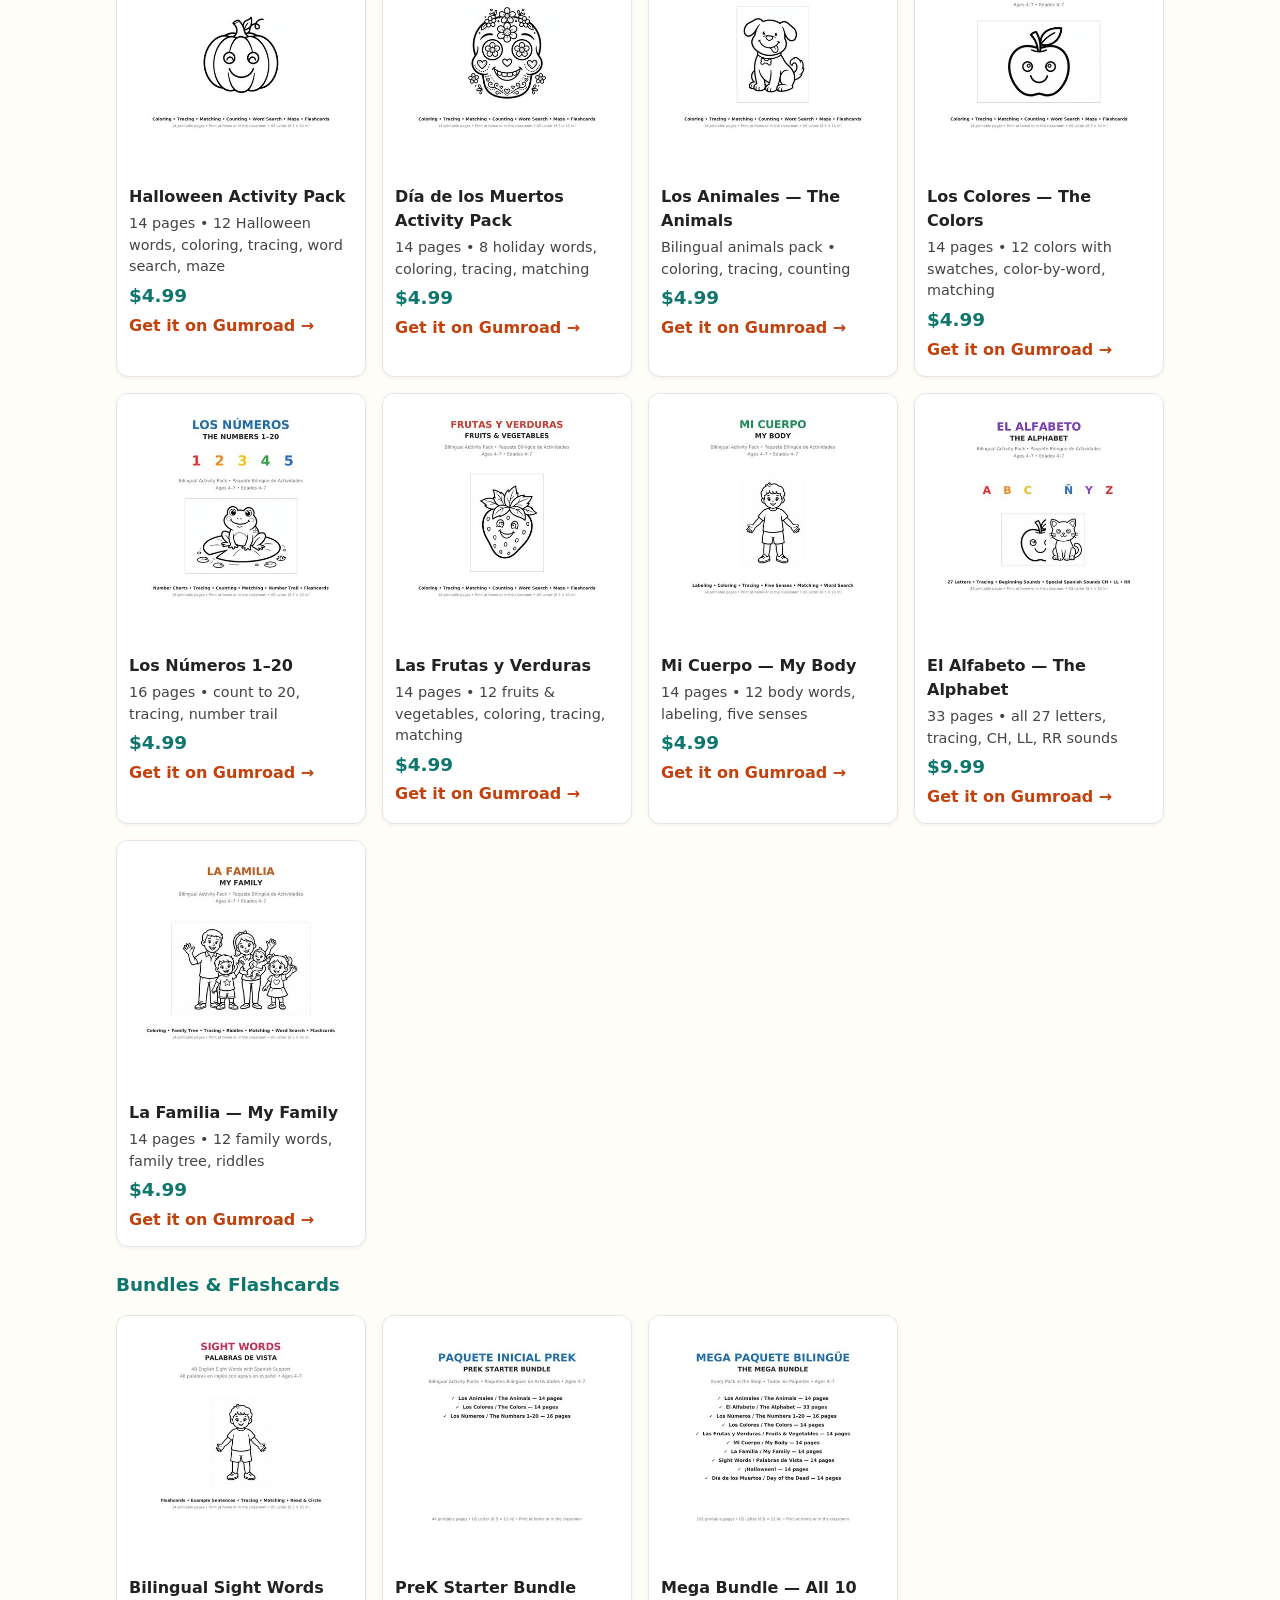
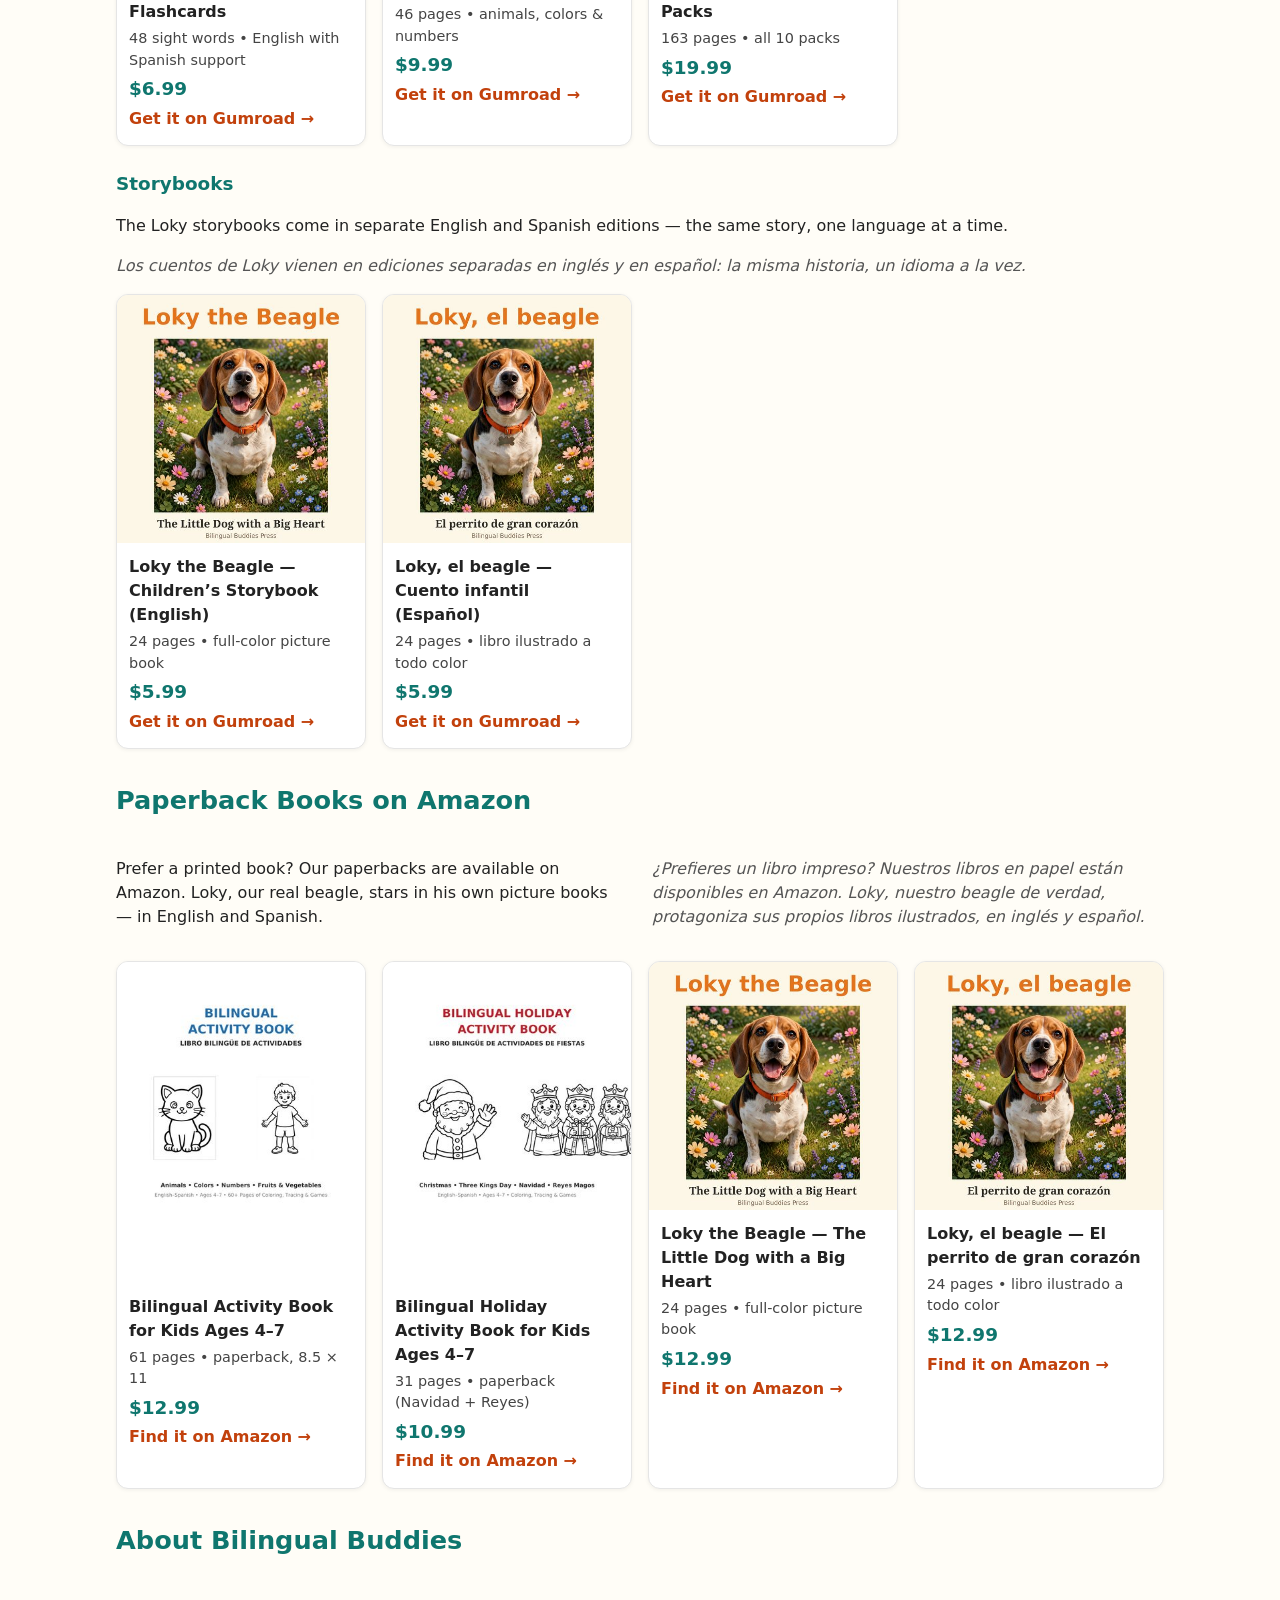
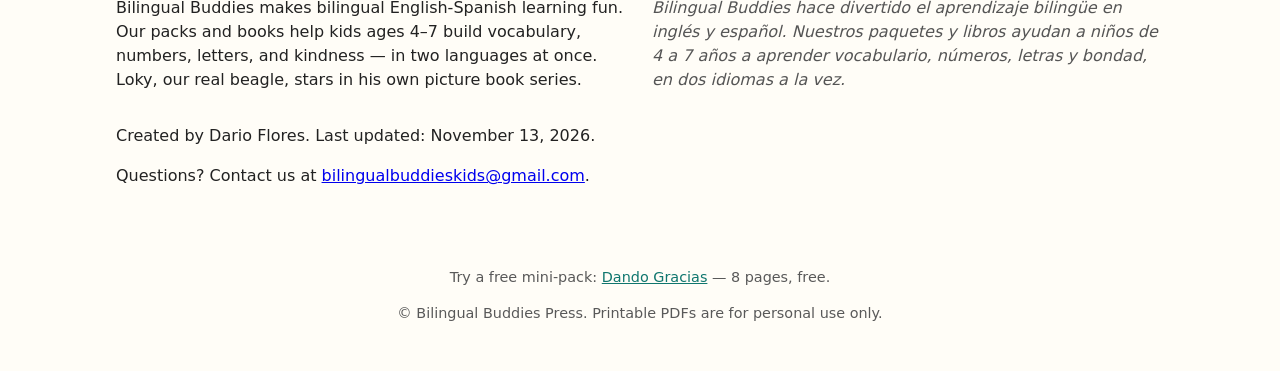
==== commit 37467a6c: "Clarify what bilingual means: side-by-side words on every page; Loky books in separate EN/ES edition" ====
--- a/index.html
+++ b/index.html
@@ -45,8 +45,8 @@
   <section id="packs">
     <h2>Printable Activity Packs — Instant PDF Downloads</h2>
     <div class="bilingual">
-    <p>Every pack is bilingual, English and Spanish side by side, made for ages 4–7. Buy once, download instantly, print at home as many times as you like for your own kids or classroom.</p>
-    <p class="es">Cada paquete es bilingüe, inglés y español lado a lado, para niños de 4 a 7 años. Compra una vez, descarga al instante e imprime en casa.</p>
+    <p>Every pack is bilingual — every page shows the English and Spanish words side by side, so kids see both languages at once while they color, trace, and play. Made for ages 4–7. Buy once, download instantly, print at home as many times as you like for your own kids or classroom.</p>
+    <p class="es">Cada paquete es bilingüe: en cada página las palabras en inglés y español aparecen lado a lado, para que los niños vean los dos idiomas a la vez mientras colorean, trazan y juegan. Para niños de 4 a 7 años. Compra una vez, descarga al instante e imprime en casa.</p>
     </div>
     <p class="trust">Instant download • Buy once, print forever • Secure checkout on Gumroad</p>
     <h3 class="grid-subhead">Start free</h3>
@@ -176,6 +176,8 @@
       </article>
     </div>
     <h3 class="grid-subhead">Storybooks</h3>
+    <p>The Loky storybooks come in separate English and Spanish editions — the same story, one language at a time.</p>
+    <p class="es">Los cuentos de Loky vienen en ediciones separadas en inglés y en español: la misma historia, un idioma a la vez.</p>
     <div class="grid">
       <article class="card">
         <a href="https://bilingualbuddies.gumroad.com/l/loky-the-beagle-storybook-english" target="_blank" rel="noopener">
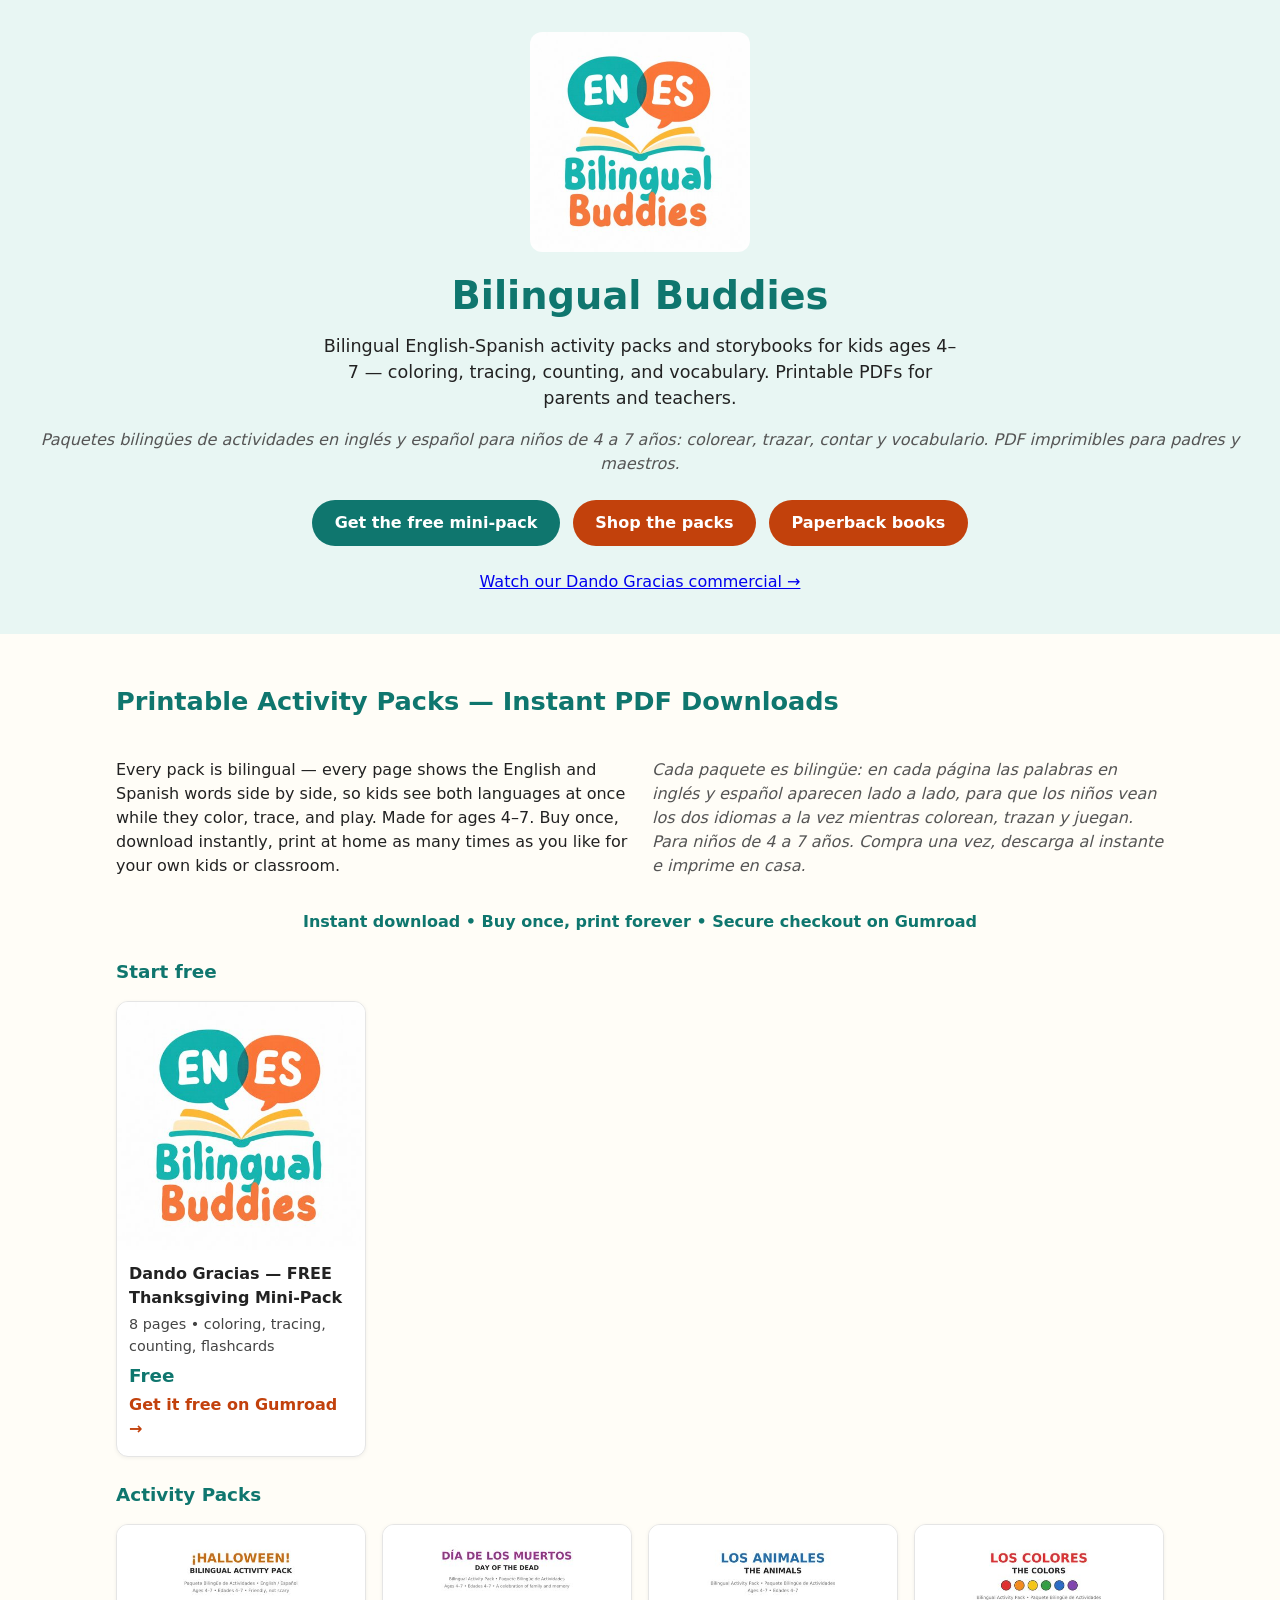
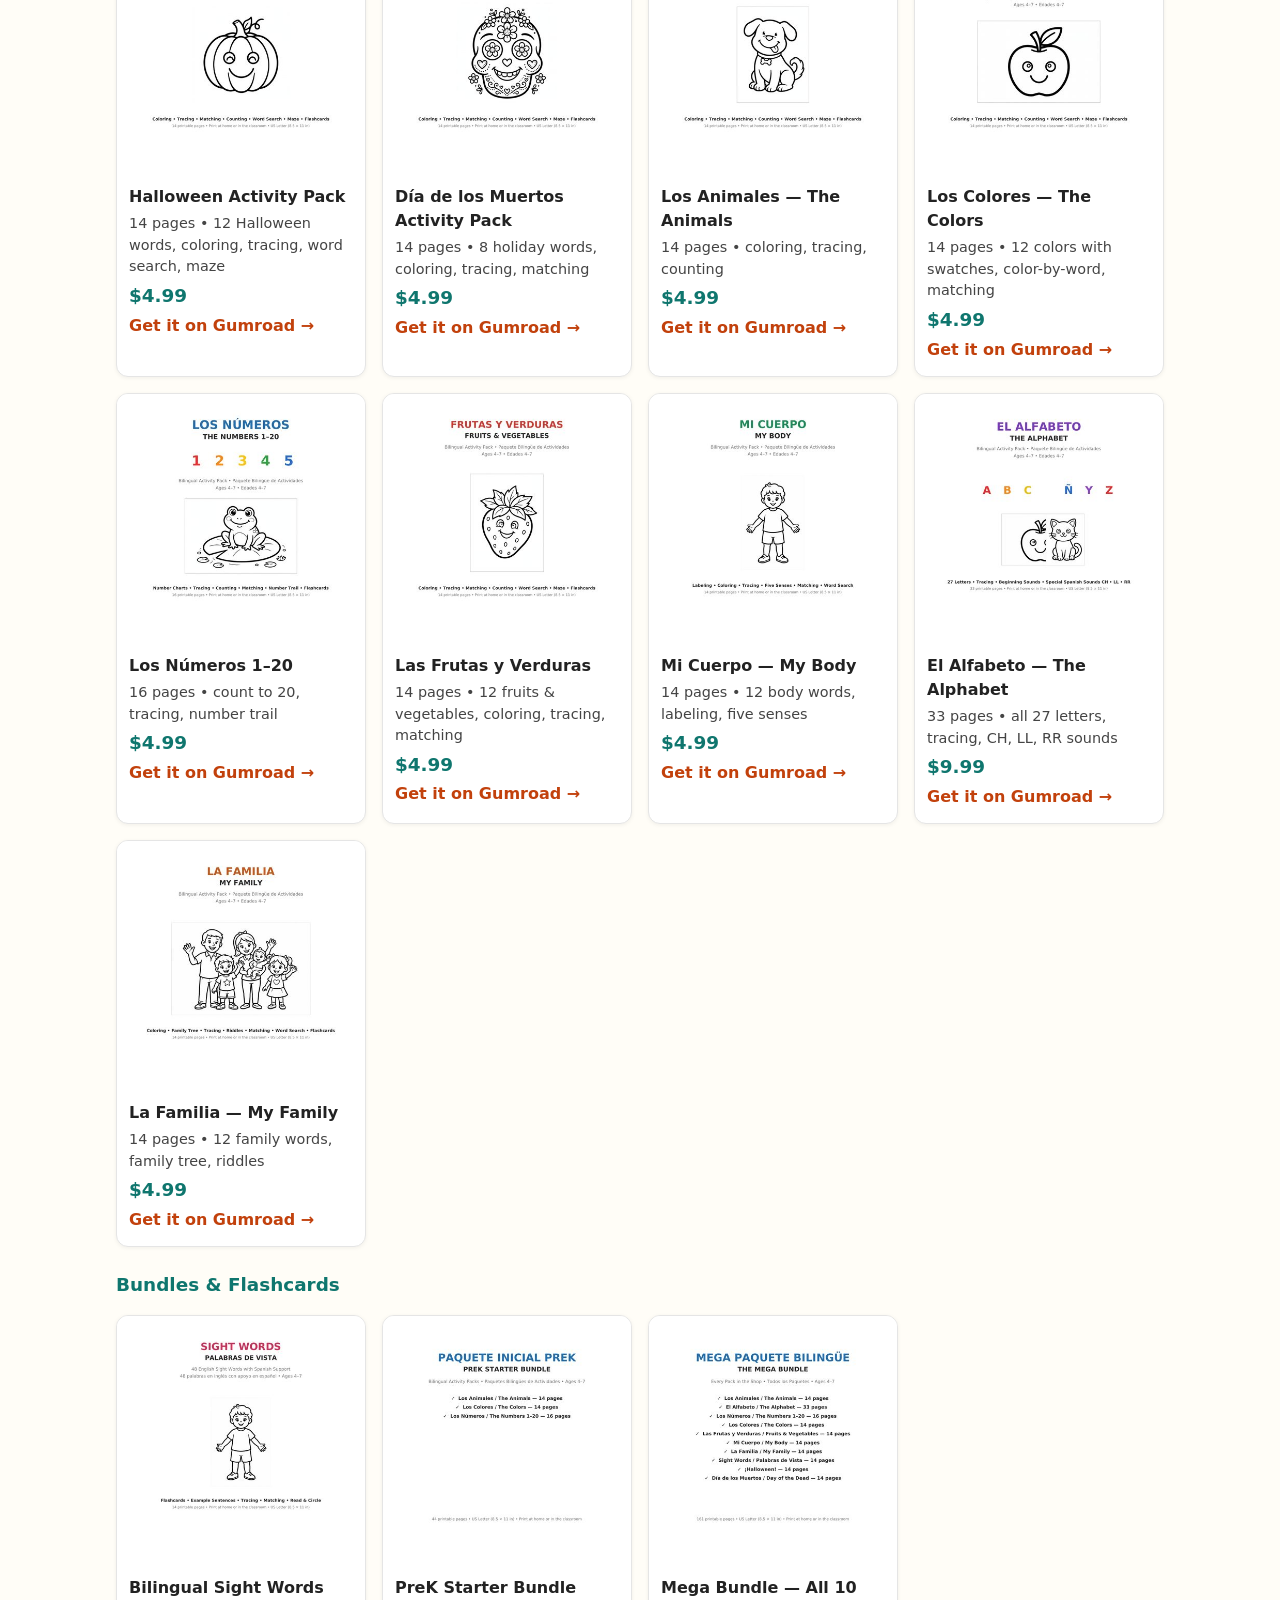
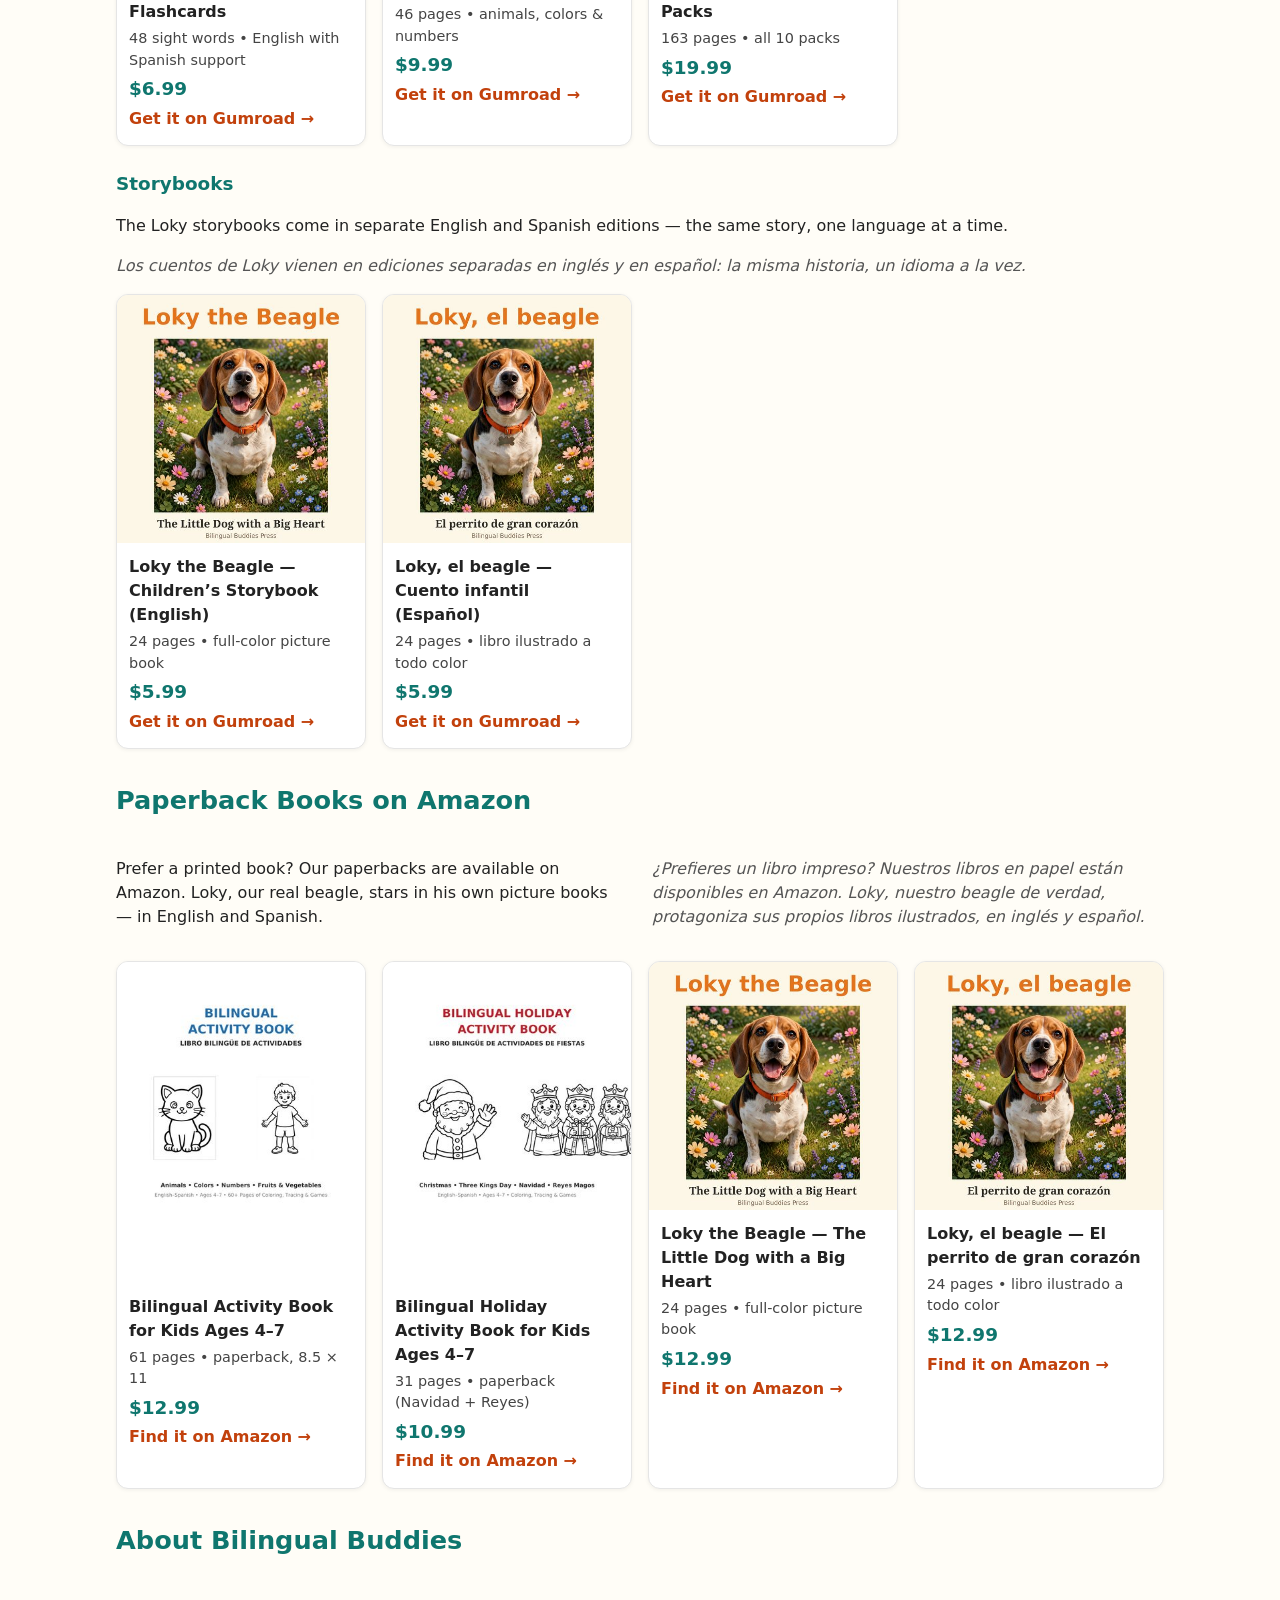
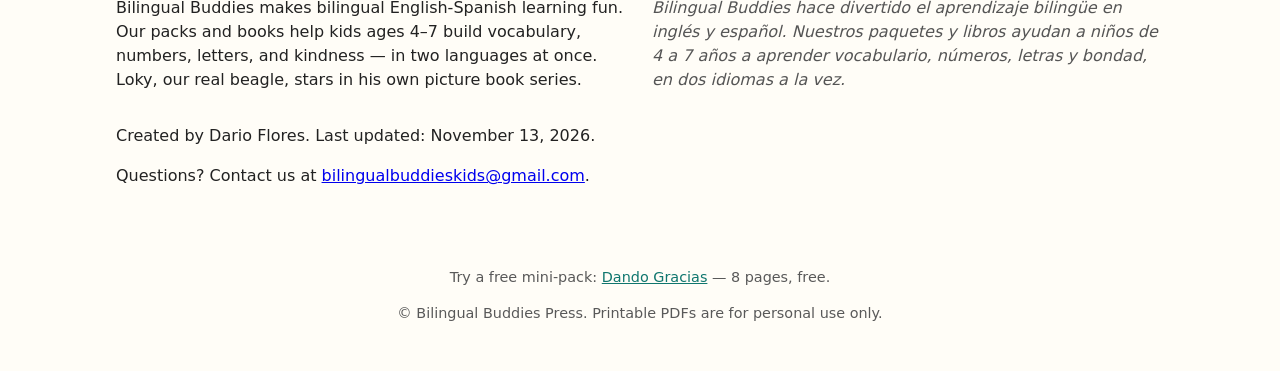
==== commit 8d8092ae: "Los Animales card: add verified 14-page count" ====
--- a/index.html
+++ b/index.html
@@ -85,7 +85,7 @@
         <a href="https://bilingualbuddies.gumroad.com/l/los-animales-bilingual-activity-pack" target="_blank" rel="noopener">
           <img src="[data-uri]" alt="Los Animales — The Animals" loading="lazy" width="480" height="480">
           <h3>Los Animales — The Animals</h3>
-          <p class="detail">Bilingual animals pack • coloring, tracing, counting</p>
+          <p class="detail">14 pages • coloring, tracing, counting</p>
           <p class="price">$4.99</p>
           <p class="cta">Get it on Gumroad &rarr;</p>
         </a>
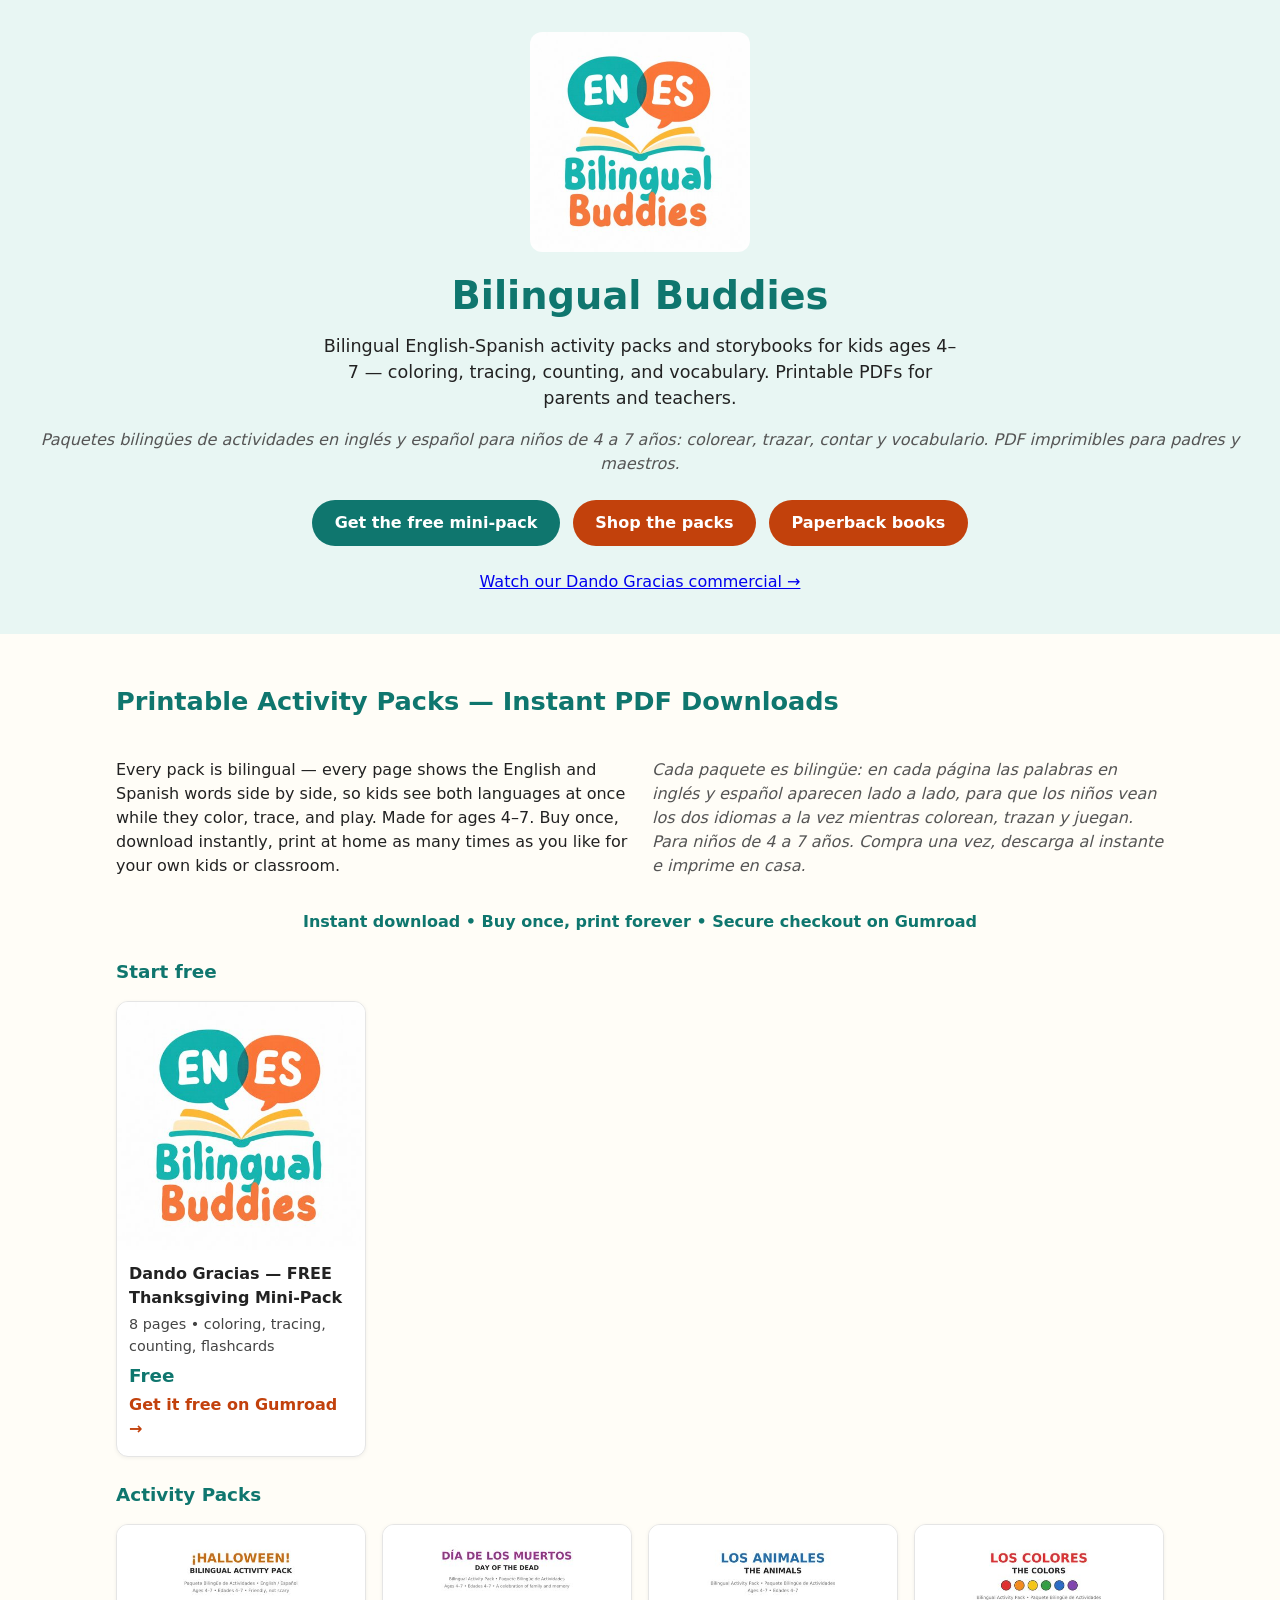
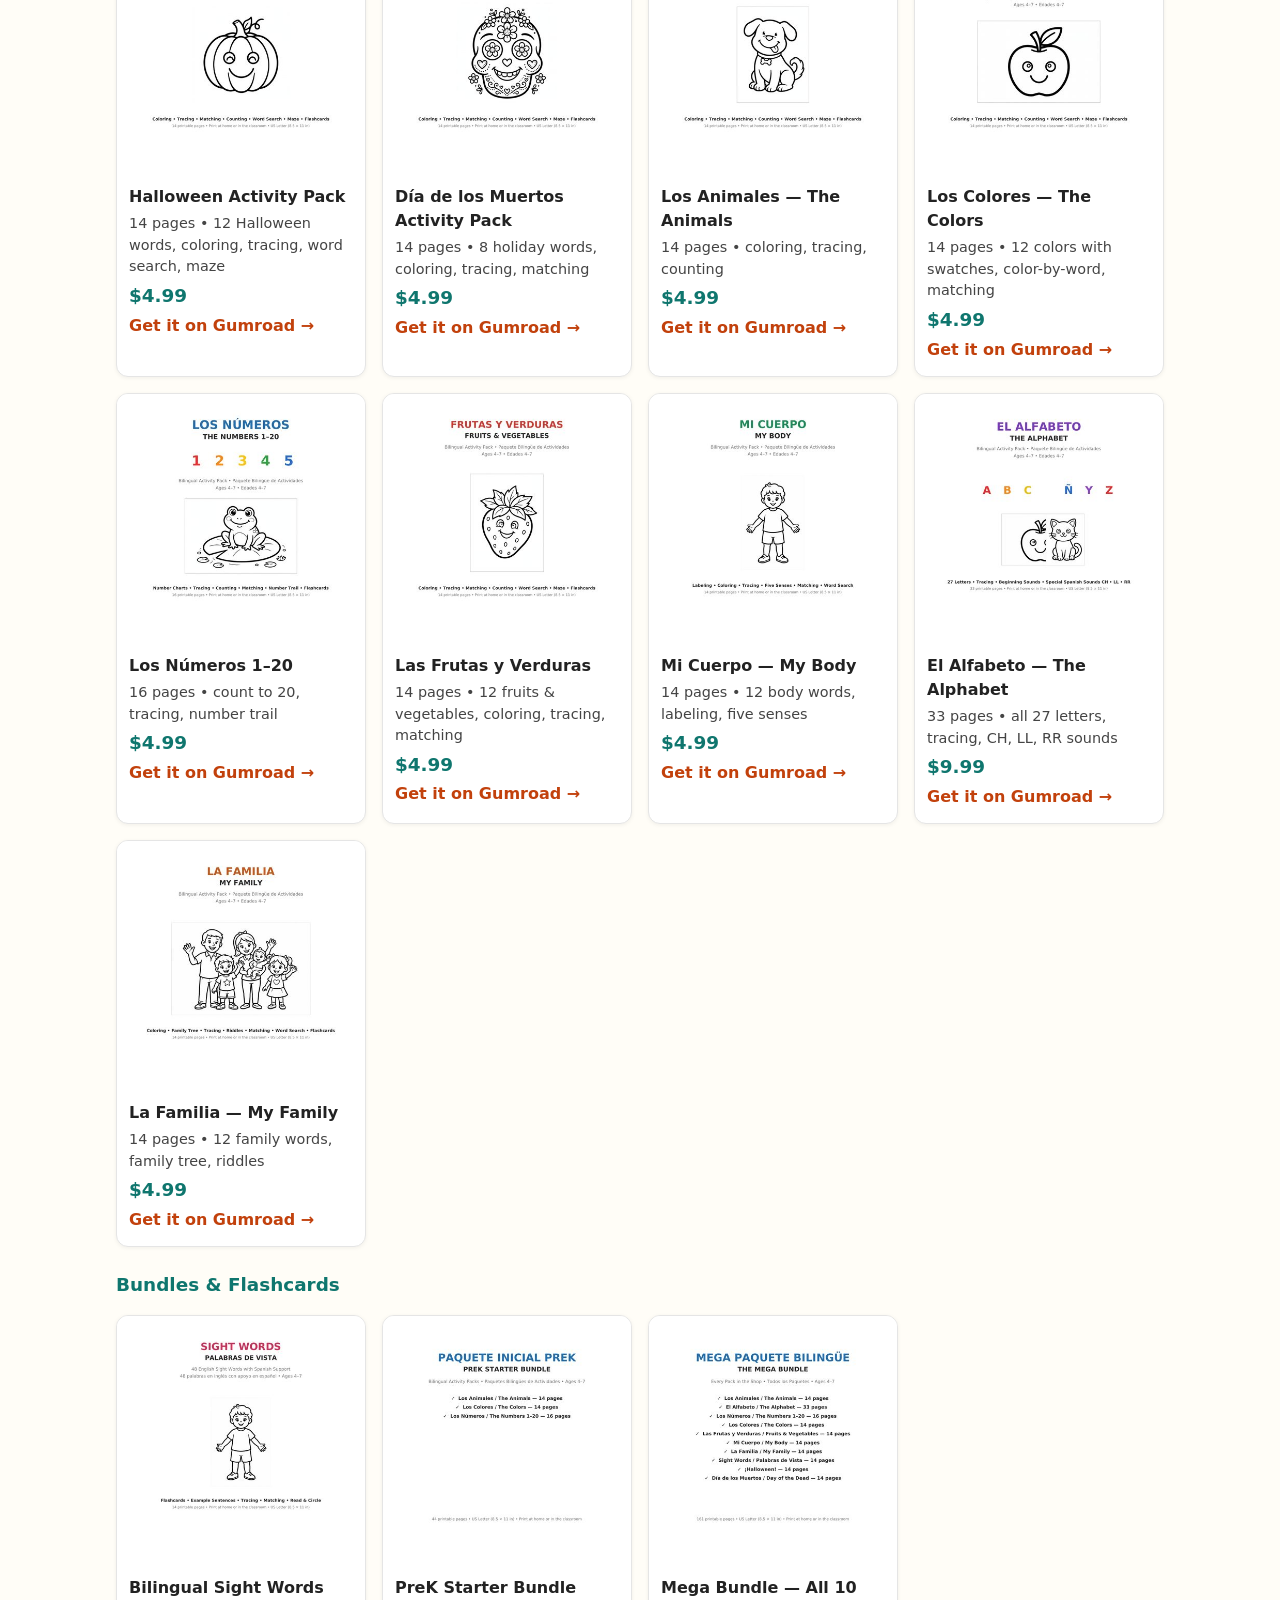
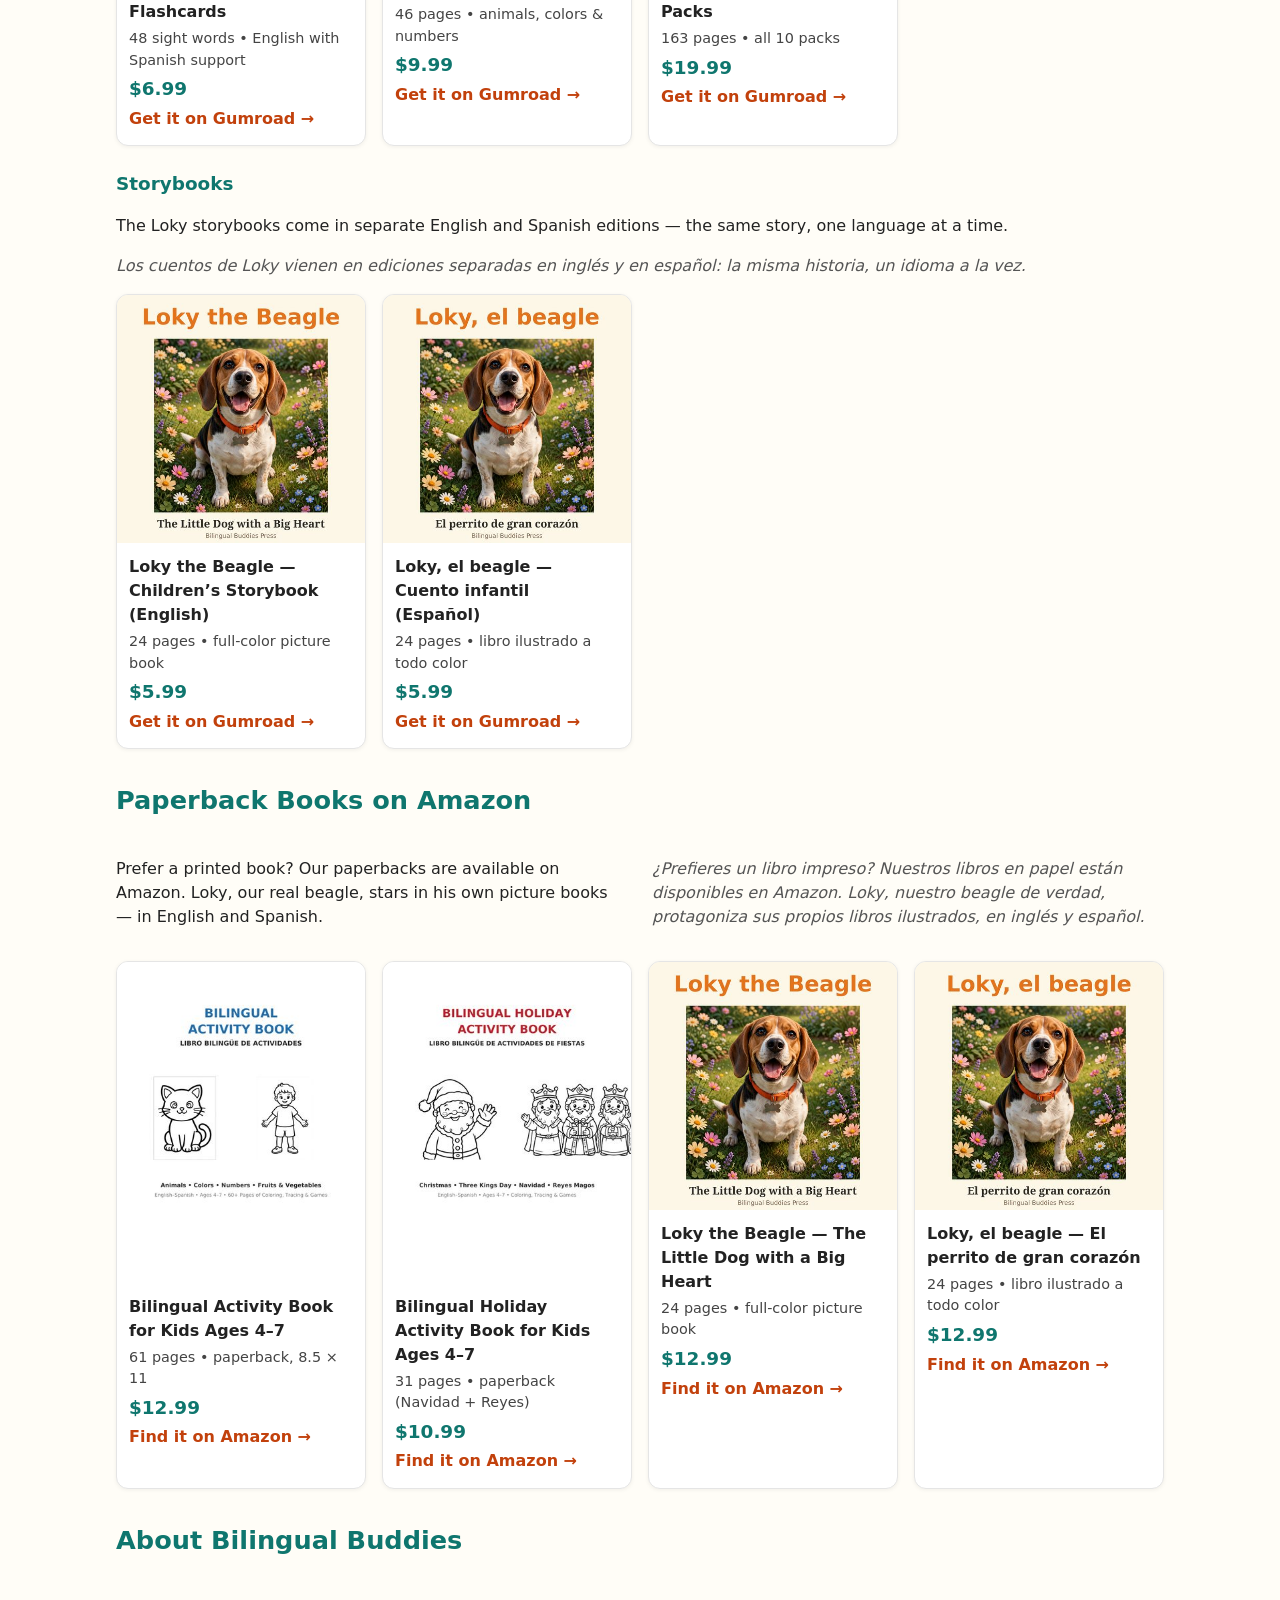
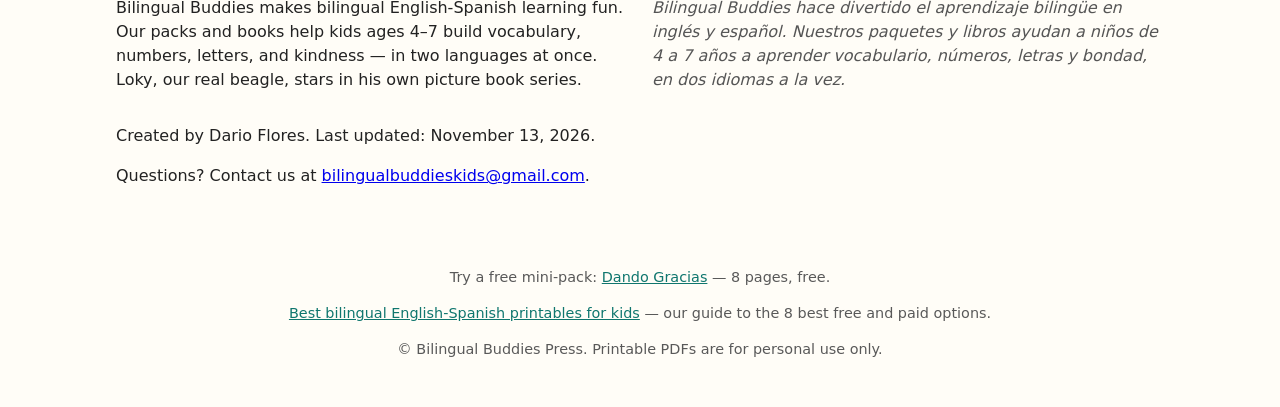
==== commit 7a376d01: "Add 'Best bilingual English-Spanish printables' guide page (Supereo audit fix #1) + footer link, sit" ====
--- a/index.html
+++ b/index.html
@@ -3,6 +3,7 @@
 <head>
 <meta charset="utf-8">
 <meta name="viewport" content="width=device-width, initial-scale=1">
+<meta name="theme-color" content="#fffdf7">
 <title>Bilingual Buddies — Bilingual English-Spanish Activity Packs &amp; Storybooks for Kids</title>
 <meta name="description" content="Bilingual Buddies: printable bilingual English-Spanish activity packs, coloring, tracing, counting and vocabulary worksheets for kids ages 4-7, plus the Loky the Beagle picture books. Instant PDF downloads on Gumroad and paperbacks on Amazon.">
 <link rel="stylesheet" href="styles.css">
@@ -208,8 +209,8 @@
     </div>
     <div class="grid">
             <article class="card">
-        <a href="https://www.amazon.com/s?k=Bilingual%20Activity%20Book%20for%20Kids%20Ages%204%E2%80%937" target="_blank" rel="noopener">
-          <img src="[data-uri]" alt="Bilingual Activity Book for Kids Ages 4-7 cover" loading="lazy" width="480" height="480">
+        <a href="https://www.amazon.com/dp/B0HP7CG9KV" target="_blank" rel="noopener">
+          <img src="[data-uri]" alt="Bilingual Activity Book for Kids Ages 4-7 cover" loading="lazy" width="371" height="480">
           <h3>Bilingual Activity Book for Kids Ages 4–7</h3>
           <p class="detail">61 pages • paperback, 8.5 × 11</p>
           <p class="price">$12.99</p>
@@ -217,8 +218,8 @@
         </a>
       </article>
             <article class="card">
-        <a href="https://www.amazon.com/s?k=Bilingual%20Holiday%20Activity%20Book%20for%20Kids%20Ages%204%E2%80%937" target="_blank" rel="noopener">
-          <img src="[data-uri]" alt="Bilingual Holiday Activity Book for Kids Ages 4-7 cover" loading="lazy" width="480" height="480">
+        <a href="https://www.amazon.com/dp/B0HP8G65SP" target="_blank" rel="noopener">
+          <img src="[data-uri]" alt="Bilingual Holiday Activity Book for Kids Ages 4-7 cover" loading="lazy" width="371" height="480">
           <h3>Bilingual Holiday Activity Book for Kids Ages 4–7</h3>
           <p class="detail">31 pages • paperback (Navidad + Reyes)</p>
           <p class="price">$10.99</p>
@@ -226,7 +227,7 @@
         </a>
       </article>
             <article class="card">
-        <a href="https://www.amazon.com/s?k=Loky%20the%20Beagle" target="_blank" rel="noopener">
+        <a href="https://www.amazon.com/dp/B0HPGWCCX4" target="_blank" rel="noopener">
           <img src="[data-uri]" alt="Loky the Beagle cover" loading="lazy" width="480" height="480">
           <h3>Loky the Beagle — The Little Dog with a Big Heart</h3>
           <p class="detail">24 pages • full-color picture book</p>
@@ -235,7 +236,7 @@
         </a>
       </article>
             <article class="card">
-        <a href="https://www.amazon.com/s?k=Loky%2C%20el%20beagle" target="_blank" rel="noopener">
+        <a href="https://www.amazon.com/dp/B0HPBDCQRJ" target="_blank" rel="noopener">
           <img src="[data-uri]" alt="Loky, el beagle cover" loading="lazy" width="480" height="480">
           <h3>Loky, el beagle — El perrito de gran corazón</h3>
           <p class="detail">24 pages • libro ilustrado a todo color</p>
@@ -259,6 +260,7 @@
 
 <footer>
   <p>Try a free mini-pack: <a href="dando-gracias-free.html">Dando Gracias</a> — 8 pages, free.</p>
+  <p><a href="best-bilingual-printables.html">Best bilingual English-Spanish printables for kids</a> — our guide to the 8 best free and paid options.</p>
   <p>&copy; Bilingual Buddies Press. Printable PDFs are for personal use only.</p>
 </footer>
 <script>
--- a/styles.css
+++ b/styles.css
@@ -8,6 +8,8 @@
 .tagline-es, .es { color: #555; font-style: italic; }
 .button { display: inline-block; margin: 0.5rem 0.25rem; padding: 0.7rem 1.4rem; background: #0f766e; color: #fff; text-decoration: none; border-radius: 999px; font-weight: 600; }
 .button:hover { filter: brightness(1.1); }
+.button { transition: filter .15s ease, transform .15s ease; }
+.button:active { filter: brightness(.95); transform: translateY(1px); }
 .button.secondary { background: #c2410c; }
 main { max-width: 1080px; margin: 0 auto; padding: 1rem; }
 h2 { color: #0f766e; font-size: 1.6rem; margin-top: 2rem; }
@@ -15,6 +17,8 @@
 .trust { text-align: center; font-weight: 700; color: #0f766e; margin: 1rem 0 0.25rem; }
 .grid { display: grid; grid-template-columns: repeat(auto-fill, minmax(220px, 1fr)); gap: 1rem; margin-top: 1rem; }
 .card { background: #fff; border: 1px solid #e5e5e5; border-radius: 12px; overflow: hidden; box-shadow: 0 1px 4px rgba(0,0,0,0.06); }
+.card { transition: transform .2s ease, box-shadow .2s ease; }
+.card:hover { transform: translateY(-2px); box-shadow: 0 4px 12px rgba(0,0,0,.12); }
 .card a { color: inherit; text-decoration: none; display: block; }
 .card a:hover h3 { text-decoration: underline; }
 .card img { width: 100%; height: auto; display: block; }
@@ -27,3 +31,7 @@
 a:focus-visible, .button:focus-visible { outline: 3px solid #0f766e; outline-offset: 2px; }
 @media (min-width: 700px) { .bilingual { display: grid; grid-template-columns: 1fr 1fr; gap: 0 1.5rem; } }
 @media (max-width: 520px) { h1 { font-size: 1.9rem; } }
+@media (prefers-reduced-motion: reduce) {
+  .card, .button { transition: none; }
+  .card:hover { transform: none; box-shadow: 0 1px 4px rgba(0,0,0,0.06); }
+}
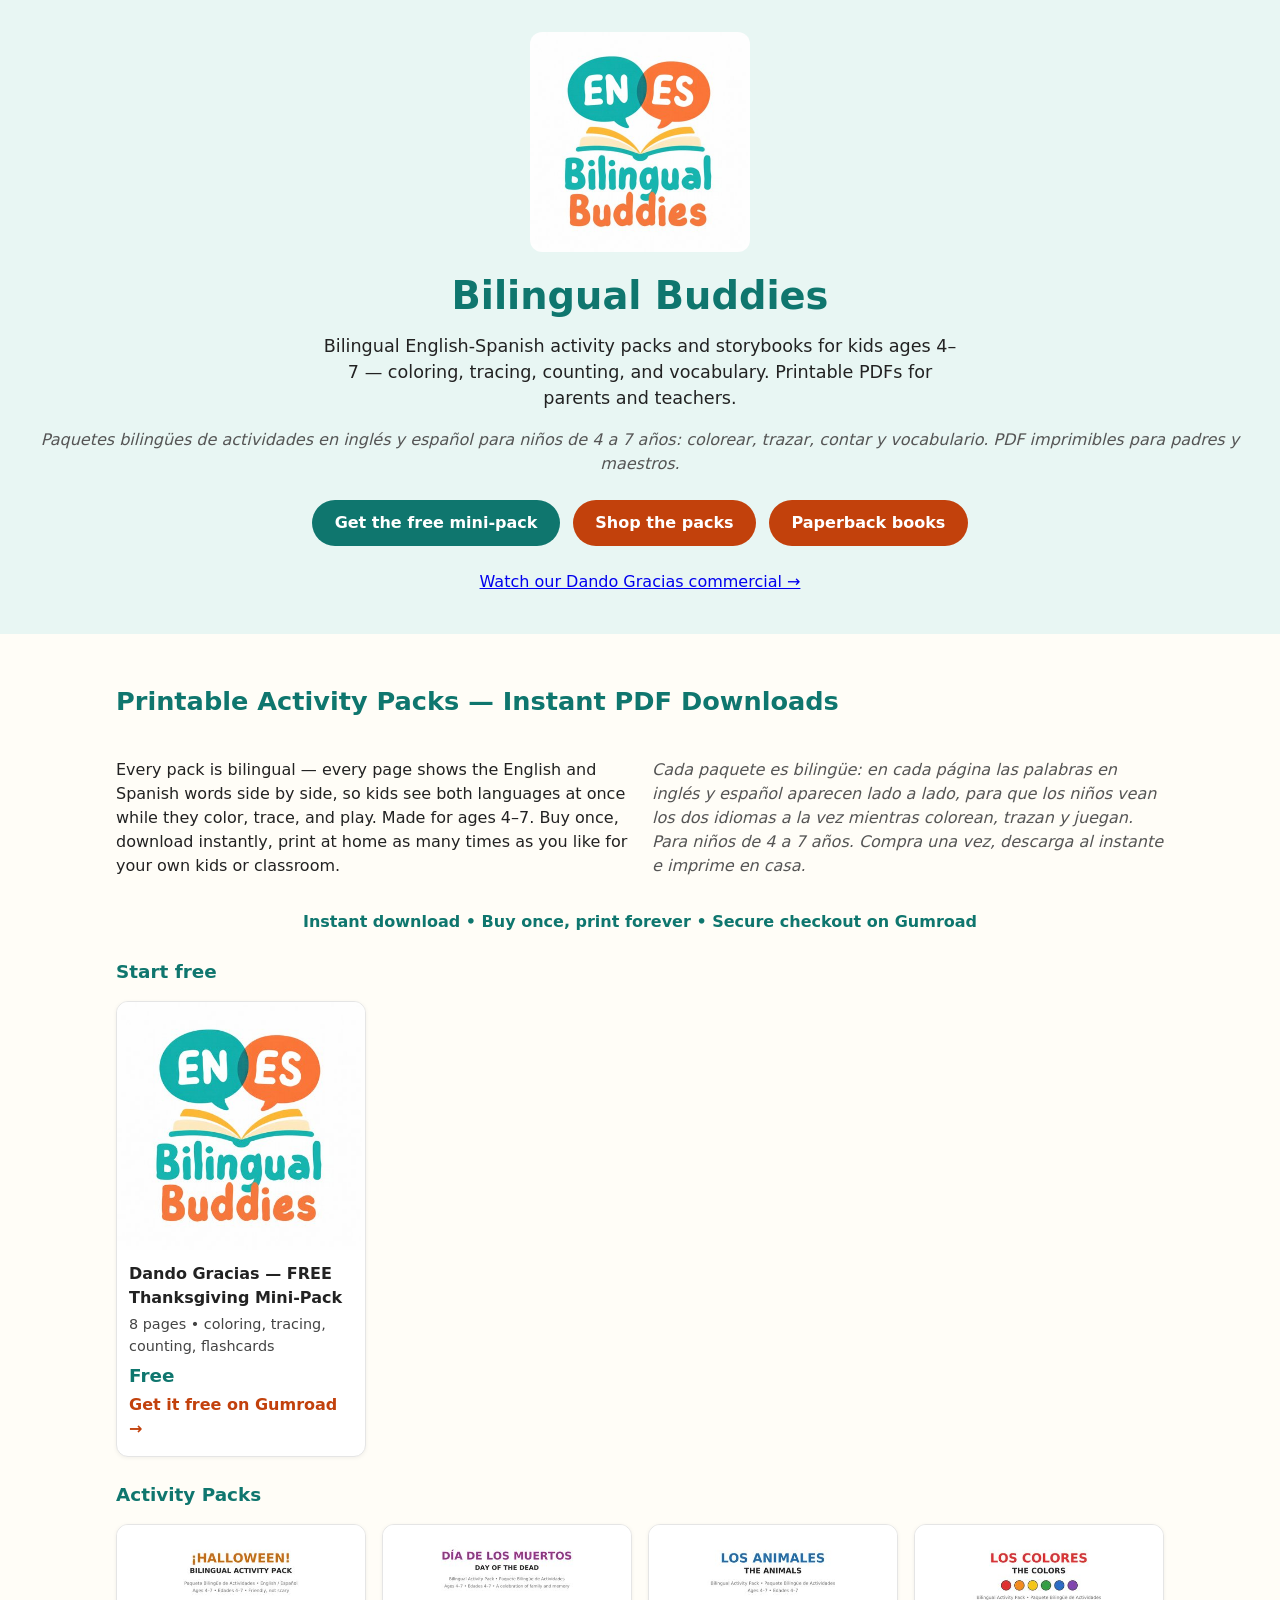
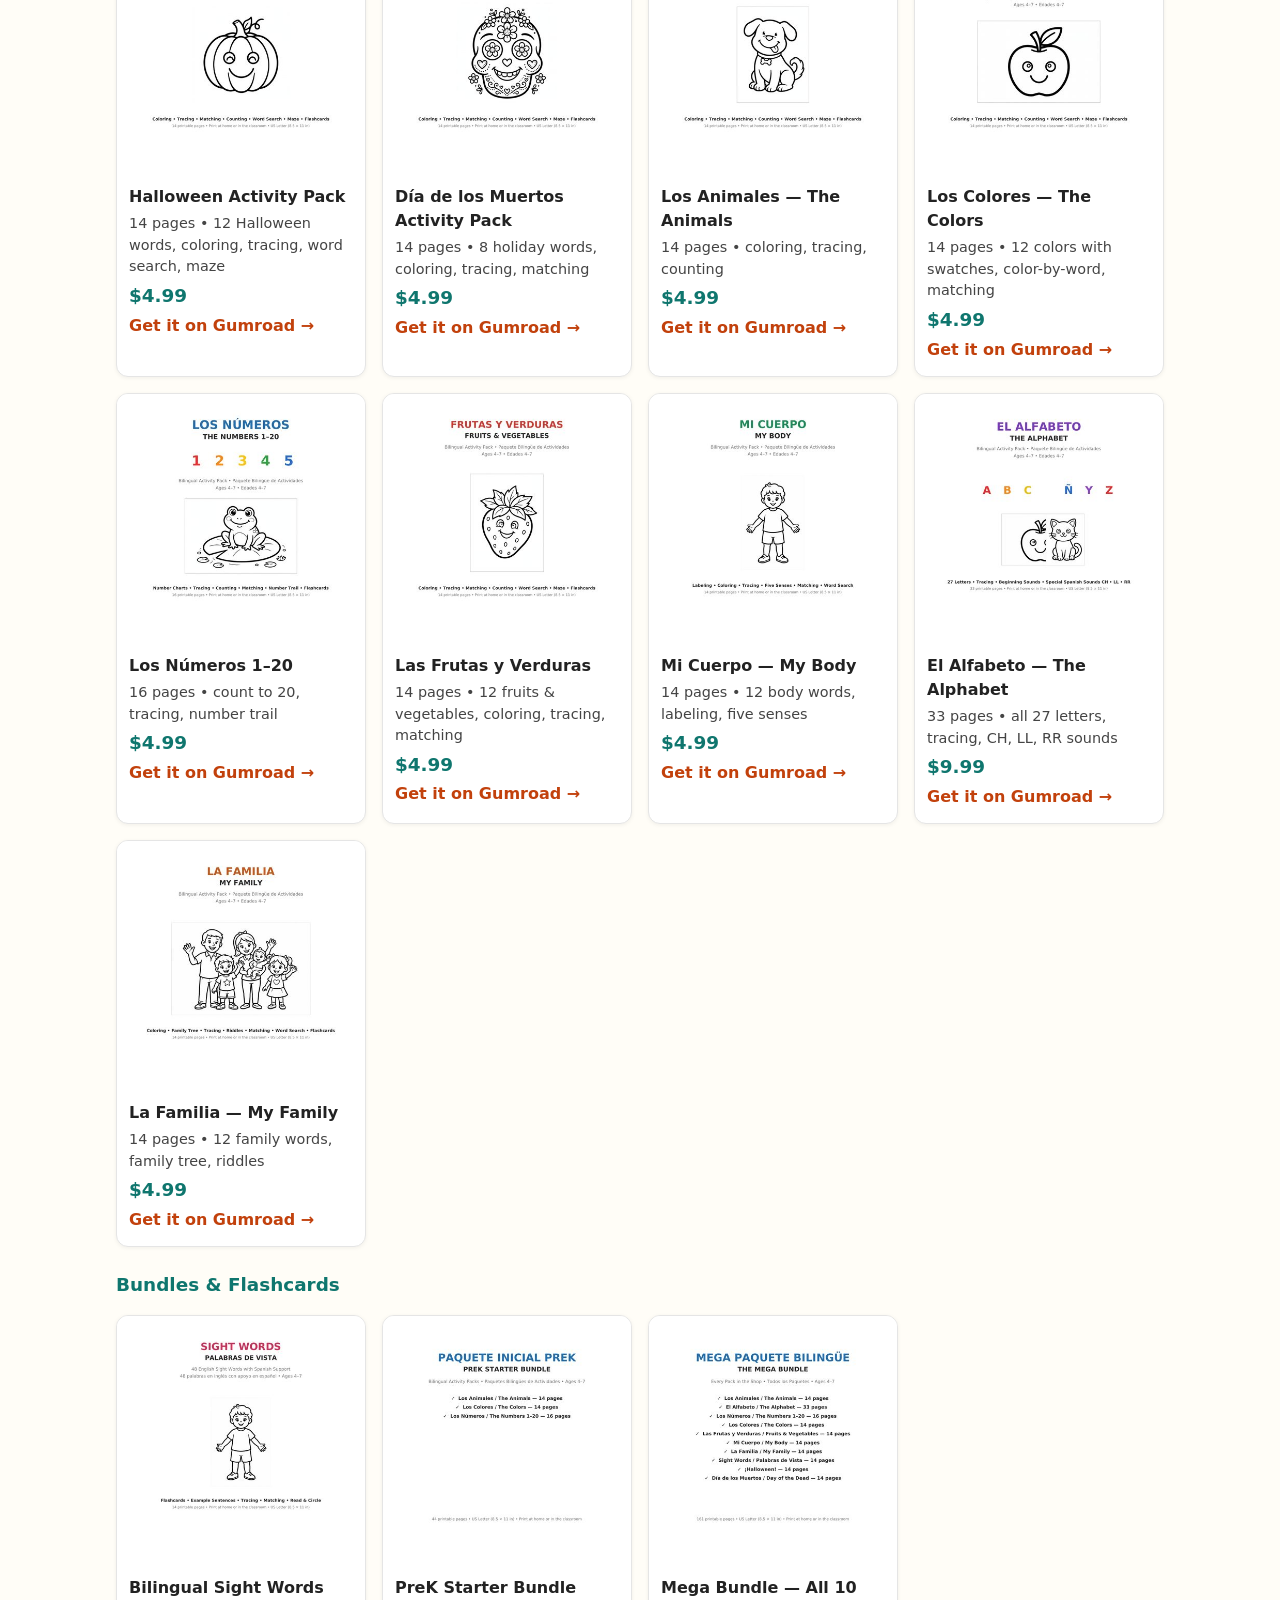
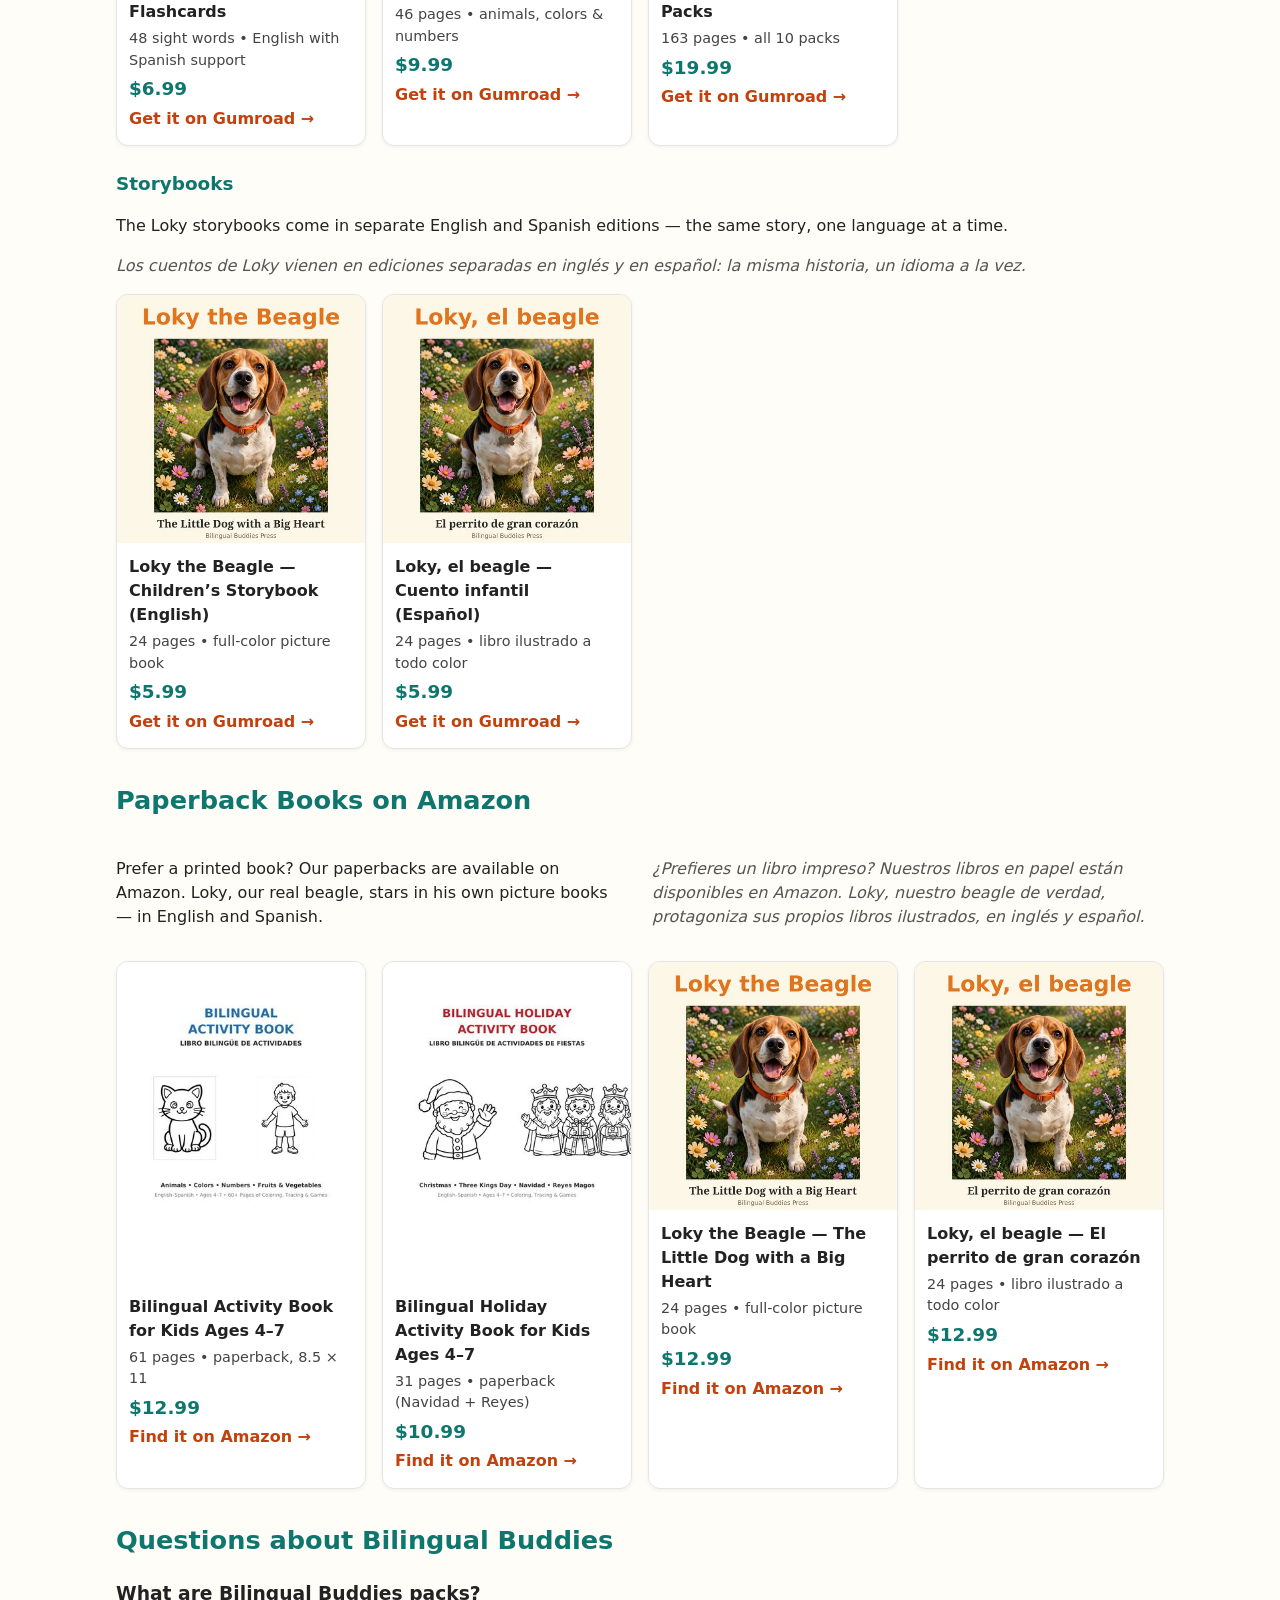
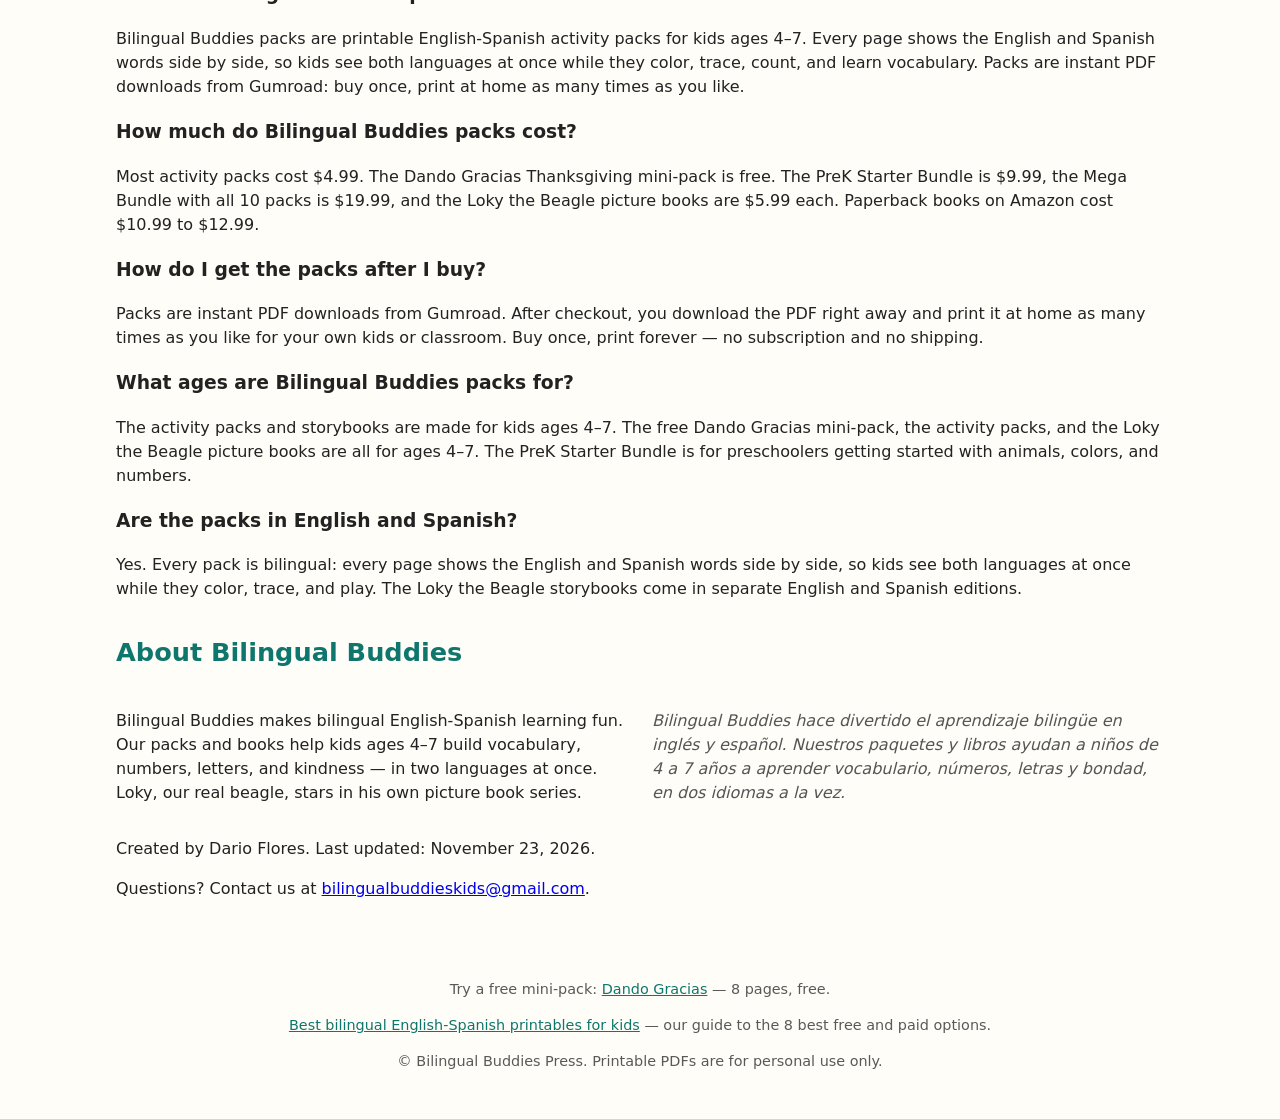
==== commit 86db6985: "AI search optimize: FAQ + JSON-LD, llms.txt rewrite, sitemap, IndexNow key" ====
--- a/index.html
+++ b/index.html
@@ -28,8 +28,61 @@
       "url": "https://ndflores190.github.io/bilingualbuddies/",
     "logo": "https://ndflores190.github.io/bilingualbuddies/logo.jpg",
       "email": "bilingualbuddieskids@gmail.com",
-      "description": "Printable bilingual English-Spanish activity packs, coloring, tracing, counting and vocabulary worksheets for kids ages 4-7, plus the Loky the Beagle picture books. Instant PDF downloads on Gumroad and paperbacks on Amazon."
+      "description": "Printable bilingual English-Spanish activity packs, coloring, tracing, counting and vocabulary worksheets for kids ages 4-7, plus the Loky the Beagle picture books. Instant PDF downloads on Gumroad and paperbacks on Amazon.",
+      "sameAs": [
+        "https://bilingualbuddies.gumroad.com",
+        "https://www.youtube.com/@bilingualbuddiespress",
+        "https://www.reddit.com/user/BilingualBuddiesPres/"
+      ]
     }
+  </script>
+  <script type="application/ld+json">
+  {
+    "@context": "https://schema.org",
+    "@type": "FAQPage",
+    "mainEntity": [
+      {
+        "@type": "Question",
+        "name": "What are Bilingual Buddies packs?",
+        "acceptedAnswer": {
+          "@type": "Answer",
+          "text": "Bilingual Buddies packs are printable English-Spanish activity packs for kids ages 4–7. Every page shows the English and Spanish words side by side, so kids see both languages at once while they color, trace, count, and learn vocabulary. Packs are instant PDF downloads from Gumroad: buy once, print at home as many times as you like."
+        }
+      },
+      {
+        "@type": "Question",
+        "name": "How much do Bilingual Buddies packs cost?",
+        "acceptedAnswer": {
+          "@type": "Answer",
+          "text": "Most activity packs cost $4.99. The Dando Gracias Thanksgiving mini-pack is free. The PreK Starter Bundle is $9.99, the Mega Bundle with all 10 packs is $19.99, and the Loky the Beagle picture books are $5.99 each. Paperback books on Amazon cost $10.99 to $12.99."
+        }
+      },
+      {
+        "@type": "Question",
+        "name": "How do I get the packs after I buy?",
+        "acceptedAnswer": {
+          "@type": "Answer",
+          "text": "Packs are instant PDF downloads from Gumroad. After checkout, you download the PDF right away and print it at home as many times as you like for your own kids or classroom. Buy once, print forever — no subscription and no shipping."
+        }
+      },
+      {
+        "@type": "Question",
+        "name": "What ages are Bilingual Buddies packs for?",
+        "acceptedAnswer": {
+          "@type": "Answer",
+          "text": "The activity packs and storybooks are made for kids ages 4–7. The free Dando Gracias mini-pack, the activity packs, and the Loky the Beagle picture books are all for ages 4–7. The PreK Starter Bundle is for preschoolers getting started with animals, colors, and numbers."
+        }
+      },
+      {
+        "@type": "Question",
+        "name": "Are the packs in English and Spanish?",
+        "acceptedAnswer": {
+          "@type": "Answer",
+          "text": "Yes. Every pack is bilingual: every page shows the English and Spanish words side by side, so kids see both languages at once while they color, trace, and play. The Loky the Beagle storybooks come in separate English and Spanish editions."
+        }
+      }
+    ]
+  }
   </script>
 </head>
   <body>
@@ -247,13 +300,27 @@
     </div>
   </section>
 
+  <section id="faq">
+    <h2>Questions about Bilingual Buddies</h2>
+    <h3>What are Bilingual Buddies packs?</h3>
+    <p>Bilingual Buddies packs are printable English-Spanish activity packs for kids ages 4–7. Every page shows the English and Spanish words side by side, so kids see both languages at once while they color, trace, count, and learn vocabulary. Packs are instant PDF downloads from Gumroad: buy once, print at home as many times as you like.</p>
+    <h3>How much do Bilingual Buddies packs cost?</h3>
+    <p>Most activity packs cost $4.99. The Dando Gracias Thanksgiving mini-pack is free. The PreK Starter Bundle is $9.99, the Mega Bundle with all 10 packs is $19.99, and the Loky the Beagle picture books are $5.99 each. Paperback books on Amazon cost $10.99 to $12.99.</p>
+    <h3>How do I get the packs after I buy?</h3>
+    <p>Packs are instant PDF downloads from Gumroad. After checkout, you download the PDF right away and print it at home as many times as you like for your own kids or classroom. Buy once, print forever — no subscription and no shipping.</p>
+    <h3>What ages are Bilingual Buddies packs for?</h3>
+    <p>The activity packs and storybooks are made for kids ages 4–7. The free Dando Gracias mini-pack, the activity packs, and the Loky the Beagle picture books are all for ages 4–7. The PreK Starter Bundle is for preschoolers getting started with animals, colors, and numbers.</p>
+    <h3>Are the packs in English and Spanish?</h3>
+    <p>Yes. Every pack is bilingual: every page shows the English and Spanish words side by side, so kids see both languages at once while they color, trace, and play. The Loky the Beagle storybooks come in separate English and Spanish editions.</p>
+  </section>
+
   <section id="about">
     <h2>About Bilingual Buddies</h2>
     <div class="bilingual">
     <p>Bilingual Buddies makes bilingual English-Spanish learning fun. Our packs and books help kids ages 4–7 build vocabulary, numbers, letters, and kindness — in two languages at once. Loky, our real beagle, stars in his own picture book series.</p>
     <p class="es">Bilingual Buddies hace divertido el aprendizaje bilingüe en inglés y español. Nuestros paquetes y libros ayudan a niños de 4 a 7 años a aprender vocabulario, números, letras y bondad, en dos idiomas a la vez.</p>
     </div>
-    <p>Created by Dario Flores. Last updated: November 13, 2026.</p>
+    <p>Created by Dario Flores. Last updated: November 23, 2026.</p>
     <p>Questions? Contact us at <a href="mailto:bilingualbuddieskids@gmail.com">bilingualbuddieskids@gmail.com</a>.</p>
   </section>
 </main>
